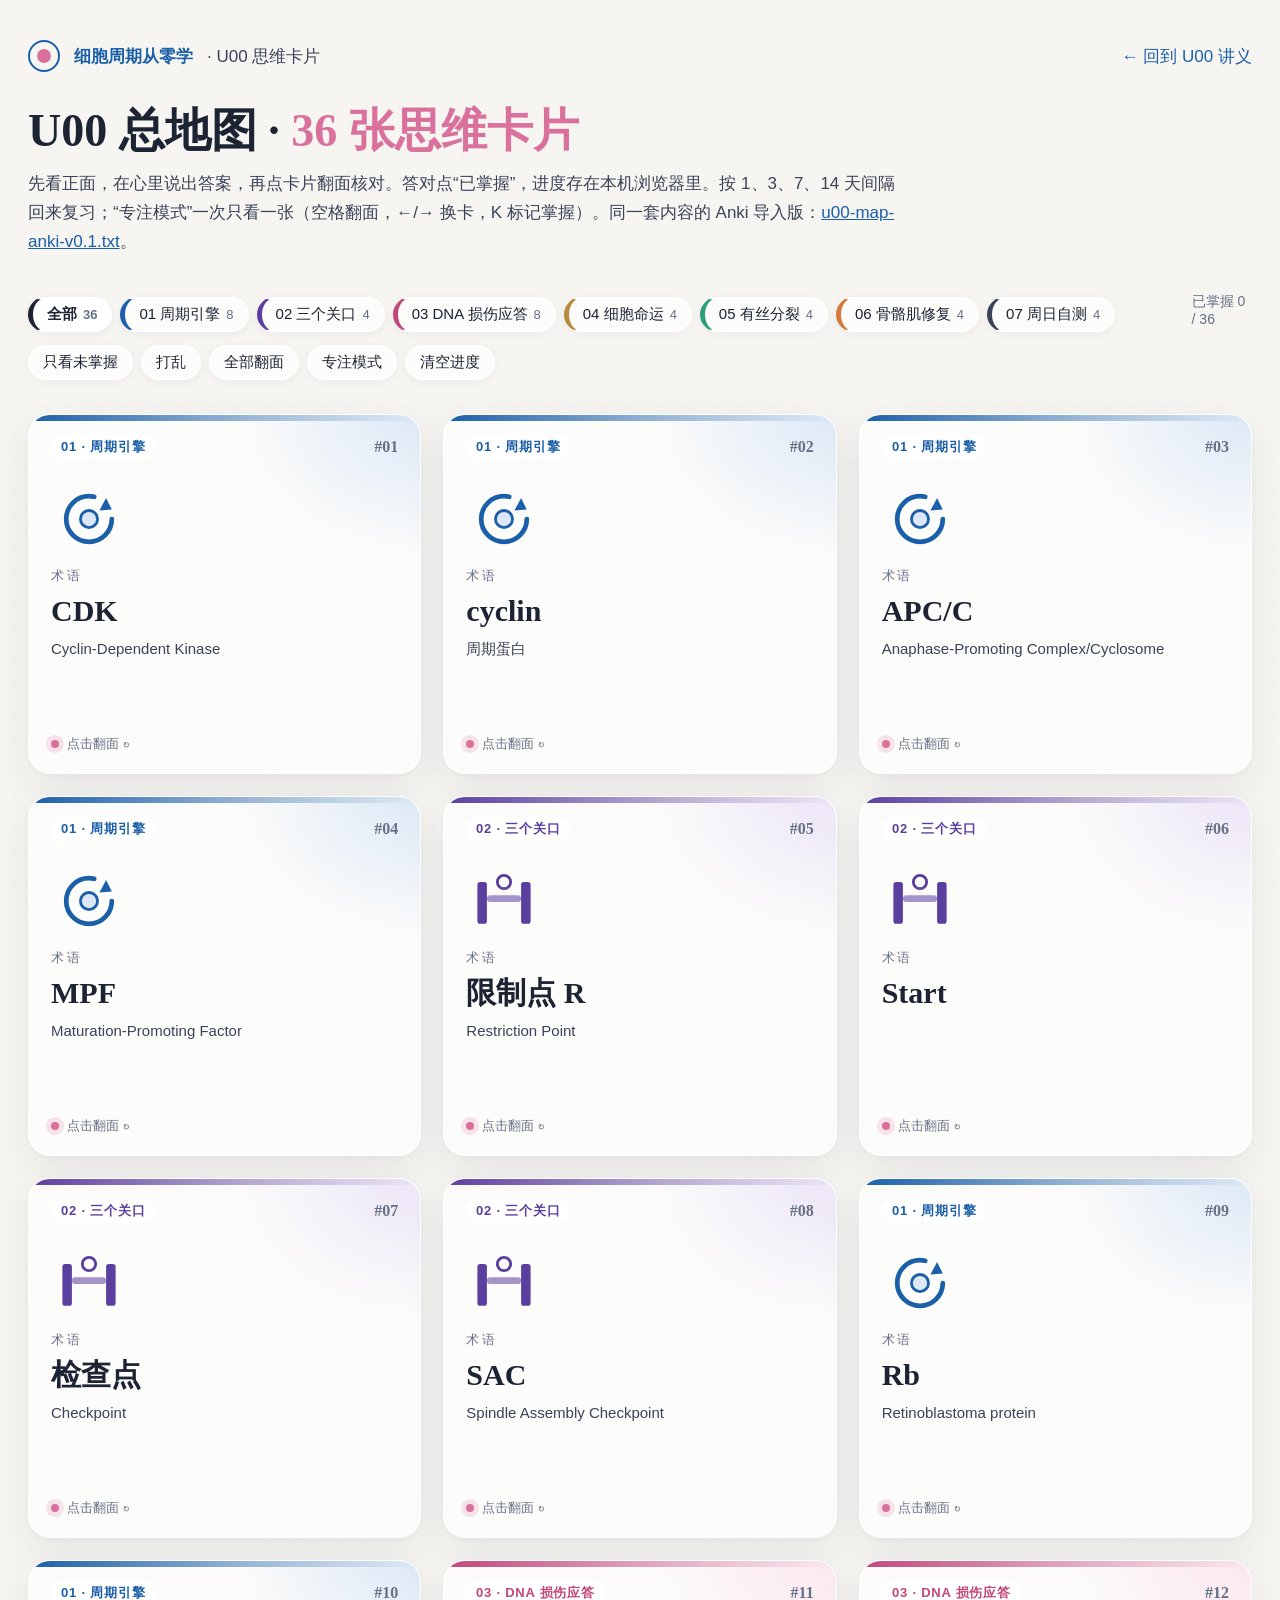
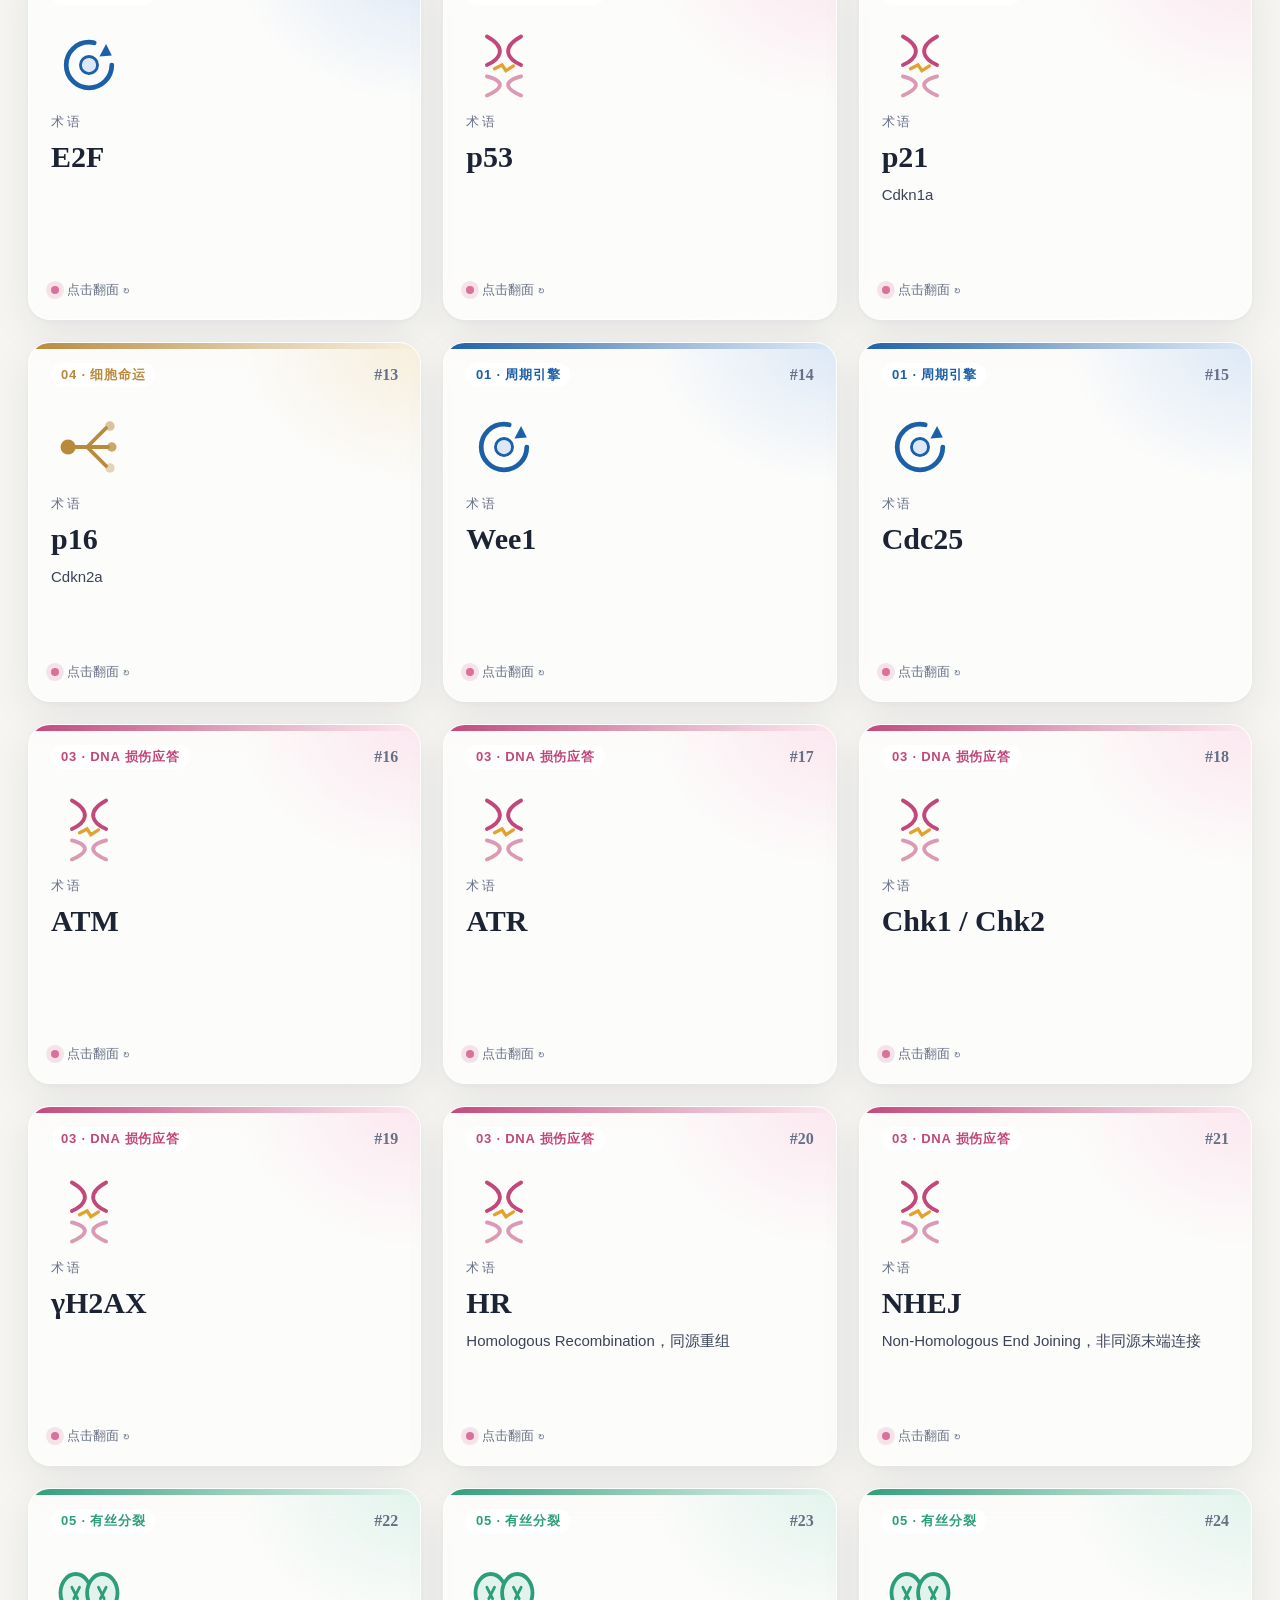
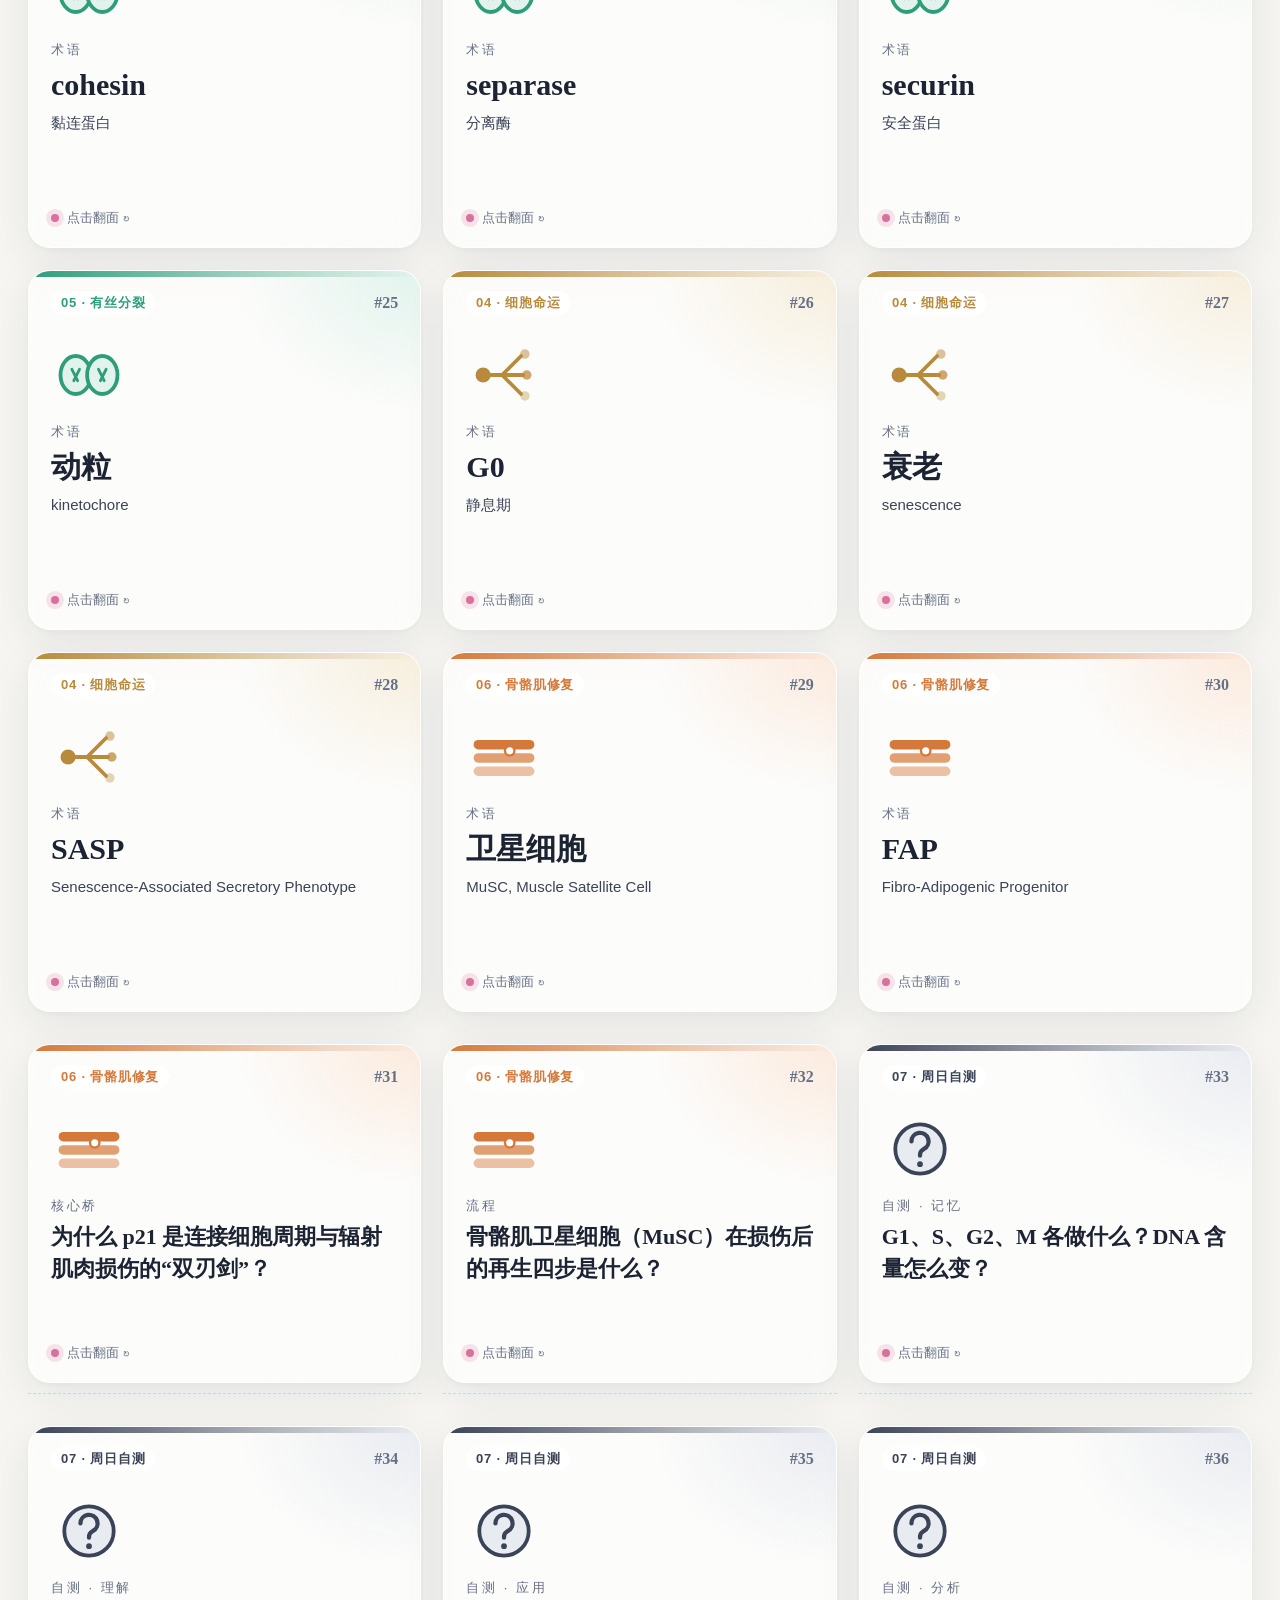
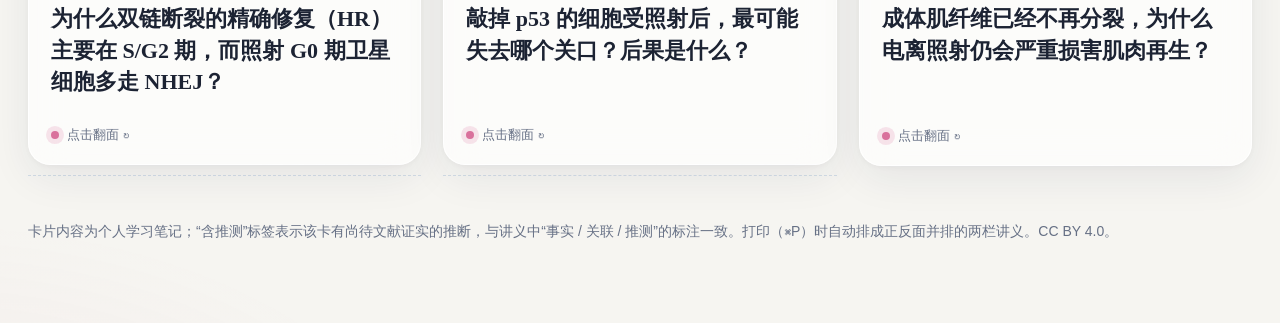
==== cards/u00-cards-v0.1.html @ 5652a0f9 "add U00 flip cards page" ====
<!DOCTYPE html>
<html lang="zh-CN"><head><meta charset="utf-8"><meta name="viewport" content="width=device-width,initial-scale=1">
<title>U00 思维卡片 · 细胞周期从零学</title>
<link rel="stylesheet" href="../assets/deck-v0.2.css">
<style>
html,body{overflow:auto;height:auto;background:radial-gradient(1200px 700px at 85% -10%,rgba(63,139,214,.10),transparent 60%),radial-gradient(900px 600px at -5% 105%,rgba(217,113,156,.09),transparent 60%),var(--bg)}
body::before{content:"";position:fixed;inset:0;pointer-events:none;opacity:.45;background-image:radial-gradient(rgba(27,95,168,.10) 1px,transparent 1.2px);background-size:28px 28px}
.wrap{position:relative;max-width:1320px;margin:0 auto;padding:40px 28px 80px}
.topbar{display:flex;align-items:center;gap:14px;color:var(--ink2);font-size:17px}
.topbar a{color:var(--blue);text-decoration:none}
.topbar .dot{width:32px;height:32px;border-radius:50%;border:2px solid var(--blue);position:relative}
.topbar .dot::after{content:"";position:absolute;inset:7px;border-radius:50%;background:var(--eo)}
h1{font-family:var(--serif);font-size:46px;margin:28px 0 8px}h1 em{font-style:normal;color:var(--eo)}
.intro{font-size:17px;line-height:1.7;color:var(--ink2);max-width:880px}
.bar{position:sticky;top:0;z-index:20;margin:24px -12px 22px;padding:12px;border-radius:18px;background:rgba(246,245,241,.86);backdrop-filter:blur(14px);display:flex;flex-wrap:wrap;gap:8px;align-items:center}
.bar button{padding:7px 14px;border-radius:30px;font-size:15px;background:var(--glass);border:1px solid var(--glassb);box-shadow:0 2px 8px rgba(28,40,80,.06)}
.bar .f{border-left:5px solid var(--c)}.bar .f i{font-style:normal;margin-left:6px;color:var(--mute);font-size:13px}
.bar .f.on{background:var(--l);color:var(--c);font-weight:700}
.bar .sp{flex:1}.bar .act.on{background:var(--ink);color:#fff}
#prog{font-size:14px;color:var(--mute);font-variant-numeric:tabular-nums}
.grid{display:grid;grid-template-columns:repeat(auto-fill,minmax(290px,1fr));gap:22px}
.fc{height:360px;perspective:1400px;cursor:pointer;outline:none}
.fc .in{position:relative;width:100%;height:100%;transition:transform .7s cubic-bezier(.2,.8,.2,1);transform-style:preserve-3d}
.fc.flip .in{transform:rotateY(180deg)}
.face{position:absolute;inset:0;border-radius:22px;padding:20px 22px;backface-visibility:hidden;-webkit-backface-visibility:hidden;display:flex;flex-direction:column;
background:var(--glass);backdrop-filter:blur(18px);border:1px solid var(--glassb);box-shadow:var(--sh);overflow:hidden}
.face::before{content:"";position:absolute;left:0;top:0;right:0;height:6px;background:linear-gradient(90deg,var(--c),transparent)}
.front{background:radial-gradient(260px 200px at 100% 0%,var(--l),transparent 70%),var(--glass)}
.back{transform:rotateY(180deg);background:linear-gradient(180deg,var(--l),rgba(255,255,255,.85) 38%)}
.top{display:flex;justify-content:space-between;align-items:center;gap:8px}
.chip{font-size:13px;font-weight:700;letter-spacing:.06em;color:var(--c);background:#fff;padding:3px 10px;border-radius:20px;white-space:nowrap;overflow:hidden;text-overflow:ellipsis}
.num{font-family:var(--serif);color:var(--mute);font-size:15px}
.ic{width:76px;height:76px;margin:22px 0 10px}.ic svg{width:100%;height:100%}
.kind{font-size:13px;letter-spacing:.2em;color:var(--mute)}
.main{font-family:var(--serif);font-size:30px;font-weight:600;line-height:1.3;margin-top:6px;color:var(--ink)}
.q .main{font-size:22px;line-height:1.45}
.sub{margin-top:8px;font-size:15px;line-height:1.5;color:var(--ink2)}
.hint{margin-top:auto;font-size:13px;color:var(--mute)}
.ans{margin-top:14px;font-size:16.5px;line-height:1.75;color:var(--ink);overflow:auto}
.ans b{color:var(--c)}.q .ans{font-size:15px;line-height:1.7}
.spec{font-size:12px;font-weight:700;color:#9A5B12;background:#FCEFD9;padding:2px 8px;border-radius:12px}
.bot{margin-top:auto;padding-top:10px;display:flex;justify-content:space-between;align-items:center}
.ok{font-size:14px;padding:5px 12px;border-radius:20px;background:#fff;border:1px solid var(--line)}
.fc.done .ok{background:var(--ok);color:#fff}
.fc.done .front::after{content:"✓ 已掌握";position:absolute;right:18px;bottom:16px;font-size:13px;font-weight:700;color:var(--ok)}
.hide{display:none}
/* 专注模式 */
#focus{position:fixed;inset:0;z-index:50;background:rgba(233,236,241,.94);backdrop-filter:blur(8px);display:none;align-items:center;justify-content:center;flex-direction:column;gap:18px}
#focus.on{display:flex}#focus .slot .fc{width:min(560px,90vw);height:min(640px,72vh)}
#focus .slot .main{font-size:42px}#focus .slot .q .main{font-size:30px}#focus .slot .ans{font-size:21px}#focus .slot .q .ans{font-size:19px}
#focus .slot .ic{width:110px;height:110px}
#focus .nav{display:flex;gap:12px;align-items:center;font-size:15px;color:var(--ink2)}
#focus .nav button{padding:8px 16px;border-radius:30px;background:#fff;border:1px solid var(--line)}
.foot{margin-top:44px;font-size:14px;color:var(--mute);line-height:1.7}
@media print{
 .bar,#focus,.topbar,.hint,.ok{display:none!important}html,body{background:#fff}body::before{display:none}
 .grid{grid-template-columns:1fr 1fr;gap:10px}.fc{height:auto;break-inside:avoid;perspective:none}
 .fc .in{transform:none!important;display:grid;grid-template-columns:1fr 1.5fr}
 .face{position:relative;transform:none;backface-visibility:visible;box-shadow:none;border:1px solid #ddd;backdrop-filter:none;min-height:200px}
 .ic{width:44px;height:44px;margin:10px 0 4px}.main{font-size:20px}.q .main{font-size:15px}.ans{font-size:12px;overflow:visible}
}
</style></head><body><div class="wrap">
<div class="topbar"><span class="dot"></span><a href="../index.html"><b style="font-family:var(--serif)">细胞周期从零学</b></a><span>· U00 思维卡片</span><span style="flex:1"></span><a href="../units/u00-map-v0.2.html">← 回到 U00 讲义</a></div>
<h1>U00 总地图 · <em>36 张思维卡片</em></h1>
<p class="intro">先看正面，在心里说出答案，再点卡片翻面核对。答对点“已掌握”，进度存在本机浏览器里。按 1、3、7、14 天间隔回来复习；“专注模式”一次只看一张（空格翻面，←/→ 换卡，K 标记掌握）。同一套内容的 Anki 导入版：<a href="u00-map-anki-v0.1.txt">u00-map-anki-v0.1.txt</a>。</p>
<div class="bar"><button class="f on" data-f="all" style="--c:var(--ink);--l:#fff">全部<i>36</i></button><button class="f" data-f="01" style="--c:#1B5FA8;--l:#DCE8F6">01 周期引擎<i>8</i></button><button class="f" data-f="02" style="--c:#5B3F9E;--l:#ECE5F7">02 三个关口<i>4</i></button><button class="f" data-f="03" style="--c:#C2477A;--l:#FBE7EF">03 DNA 损伤应答<i>8</i></button><button class="f" data-f="04" style="--c:#B88A3B;--l:#F6EEDC">04 细胞命运<i>4</i></button><button class="f" data-f="05" style="--c:#2E9E7A;--l:#E1F3EC">05 有丝分裂<i>4</i></button><button class="f" data-f="06" style="--c:#D4793A;--l:#FBEADD">06 骨骼肌修复<i>4</i></button><button class="f" data-f="07" style="--c:#3A4357;--l:#E8EBF0">07 周日自测<i>4</i></button>
<span class="sp"></span><span id="prog"></span>
<button class="act" id="bTodo">只看未掌握</button><button class="act" id="bShuf">打乱</button><button class="act" id="bFlip">全部翻面</button><button class="act" id="bFocus">专注模式</button><button class="act" id="bReset">清空进度</button></div>
<div class="grid" id="grid">
<div class="fc" data-t="01" data-i="1" style="--c:#1B5FA8;--l:#DCE8F6" tabindex="0">
<div class="in"><div class="face front">
<div class="top"><span class="chip">01 · 周期引擎</span><span class="num">#01</span></div>
<div class="ic"><svg viewBox="0 0 80 80" aria-hidden="true"><circle cx="40" cy="40" r="24" fill="none" stroke="#1B5FA8" stroke-width="5" stroke-dasharray="118 33" stroke-linecap="round"/><path d="M58 18l6 12-13 1z" fill="#1B5FA8"/><circle cx="40" cy="40" r="9" fill="#DCE8F6" stroke="#1B5FA8" stroke-width="3"/></svg></div>
<div class="kind">术语</div><div class="main">CDK</div><div class="sub">Cyclin-Dependent Kinase</div>
<div class="hint">点击翻面 ↻</div></div>
<div class="face back"><div class="top"><span class="chip">CDK</span></div>
<div class="ans"><b>周期发动机</b>，本身无活性，需结合对应的 cyclin 才能开动（不同时期配不同 cyclin）。</div>
<div class="bot"><button class="ok" data-act="ok">✓ 已掌握</button><span class="hint">再点翻回</span></div></div></div></div><div class="fc" data-t="01" data-i="2" style="--c:#1B5FA8;--l:#DCE8F6" tabindex="0">
<div class="in"><div class="face front">
<div class="top"><span class="chip">01 · 周期引擎</span><span class="num">#02</span></div>
<div class="ic"><svg viewBox="0 0 80 80" aria-hidden="true"><circle cx="40" cy="40" r="24" fill="none" stroke="#1B5FA8" stroke-width="5" stroke-dasharray="118 33" stroke-linecap="round"/><path d="M58 18l6 12-13 1z" fill="#1B5FA8"/><circle cx="40" cy="40" r="9" fill="#DCE8F6" stroke="#1B5FA8" stroke-width="3"/></svg></div>
<div class="kind">术语</div><div class="main">cyclin</div><div class="sub">周期蛋白</div>
<div class="hint">点击翻面 ↻</div></div>
<div class="face back"><div class="top"><span class="chip">cyclin</span></div>
<div class="ans"><b>周期性合成与降解的 CDK 搭档</b>，像不同阶段的钥匙，决定 CDK 在何时启动。</div>
<div class="bot"><button class="ok" data-act="ok">✓ 已掌握</button><span class="hint">再点翻回</span></div></div></div></div><div class="fc" data-t="01" data-i="3" style="--c:#1B5FA8;--l:#DCE8F6" tabindex="0">
<div class="in"><div class="face front">
<div class="top"><span class="chip">01 · 周期引擎</span><span class="num">#03</span></div>
<div class="ic"><svg viewBox="0 0 80 80" aria-hidden="true"><circle cx="40" cy="40" r="24" fill="none" stroke="#1B5FA8" stroke-width="5" stroke-dasharray="118 33" stroke-linecap="round"/><path d="M58 18l6 12-13 1z" fill="#1B5FA8"/><circle cx="40" cy="40" r="9" fill="#DCE8F6" stroke="#1B5FA8" stroke-width="3"/></svg></div>
<div class="kind">术语</div><div class="main">APC/C</div><div class="sub">Anaphase-Promoting Complex/Cyclosome</div>
<div class="hint">点击翻面 ↻</div></div>
<div class="face back"><div class="top"><span class="chip">APC/C</span></div>
<div class="ans"><b>熄火装置</b>：给 cyclin 和 securin 等贴上泛素降解标签，送去蛋白酶体拆解。</div>
<div class="bot"><button class="ok" data-act="ok">✓ 已掌握</button><span class="hint">再点翻回</span></div></div></div></div><div class="fc" data-t="01" data-i="4" style="--c:#1B5FA8;--l:#DCE8F6" tabindex="0">
<div class="in"><div class="face front">
<div class="top"><span class="chip">01 · 周期引擎</span><span class="num">#04</span></div>
<div class="ic"><svg viewBox="0 0 80 80" aria-hidden="true"><circle cx="40" cy="40" r="24" fill="none" stroke="#1B5FA8" stroke-width="5" stroke-dasharray="118 33" stroke-linecap="round"/><path d="M58 18l6 12-13 1z" fill="#1B5FA8"/><circle cx="40" cy="40" r="9" fill="#DCE8F6" stroke="#1B5FA8" stroke-width="3"/></svg></div>
<div class="kind">术语</div><div class="main">MPF</div><div class="sub">Maturation-Promoting Factor</div>
<div class="hint">点击翻面 ↻</div></div>
<div class="face back"><div class="top"><span class="chip">MPF</span></div>
<div class="ans"><b>促成熟因子</b>，即 <b>CDK1–cyclin B</b> 复合物，驱动细胞从 G2 期进入 M 期。</div>
<div class="bot"><button class="ok" data-act="ok">✓ 已掌握</button><span class="hint">再点翻回</span></div></div></div></div><div class="fc" data-t="02" data-i="5" style="--c:#5B3F9E;--l:#ECE5F7" tabindex="0">
<div class="in"><div class="face front">
<div class="top"><span class="chip">02 · 三个关口</span><span class="num">#05</span></div>
<div class="ic"><svg viewBox="0 0 80 80" aria-hidden="true"><rect x="12" y="20" width="10" height="44" rx="3" fill="#5B3F9E"/><rect x="58" y="20" width="10" height="44" rx="3" fill="#5B3F9E"/><rect x="22" y="34" width="36" height="7" rx="3.5" fill="#5B3F9E" opacity=".55"/><circle cx="40" cy="20" r="7" fill="none" stroke="#5B3F9E" stroke-width="3"/></svg></div>
<div class="kind">术语</div><div class="main">限制点 R</div><div class="sub">Restriction Point</div>
<div class="hint">点击翻面 ↻</div></div>
<div class="face back"><div class="top"><span class="chip">限制点 R</span></div>
<div class="ans"><b>哺乳动物 G1 期的“不回头点”</b>（关口 1）：跨过之后不再依赖外界生长因子即可走完周期。</div>
<div class="bot"><button class="ok" data-act="ok">✓ 已掌握</button><span class="hint">再点翻回</span></div></div></div></div><div class="fc" data-t="02" data-i="6" style="--c:#5B3F9E;--l:#ECE5F7" tabindex="0">
<div class="in"><div class="face front">
<div class="top"><span class="chip">02 · 三个关口</span><span class="num">#06</span></div>
<div class="ic"><svg viewBox="0 0 80 80" aria-hidden="true"><rect x="12" y="20" width="10" height="44" rx="3" fill="#5B3F9E"/><rect x="58" y="20" width="10" height="44" rx="3" fill="#5B3F9E"/><rect x="22" y="34" width="36" height="7" rx="3.5" fill="#5B3F9E" opacity=".55"/><circle cx="40" cy="20" r="7" fill="none" stroke="#5B3F9E" stroke-width="3"/></svg></div>
<div class="kind">术语</div><div class="main">Start</div>
<div class="hint">点击翻面 ↻</div></div>
<div class="face back"><div class="top"><span class="chip">Start</span></div>
<div class="ans"><b>酵母细胞周期的 G1 承诺点</b>（相当于哺乳动物的限制点 R）。</div>
<div class="bot"><button class="ok" data-act="ok">✓ 已掌握</button><span class="hint">再点翻回</span></div></div></div></div><div class="fc" data-t="02" data-i="7" style="--c:#5B3F9E;--l:#ECE5F7" tabindex="0">
<div class="in"><div class="face front">
<div class="top"><span class="chip">02 · 三个关口</span><span class="num">#07</span></div>
<div class="ic"><svg viewBox="0 0 80 80" aria-hidden="true"><rect x="12" y="20" width="10" height="44" rx="3" fill="#5B3F9E"/><rect x="58" y="20" width="10" height="44" rx="3" fill="#5B3F9E"/><rect x="22" y="34" width="36" height="7" rx="3.5" fill="#5B3F9E" opacity=".55"/><circle cx="40" cy="20" r="7" fill="none" stroke="#5B3F9E" stroke-width="3"/></svg></div>
<div class="kind">术语</div><div class="main">检查点</div><div class="sub">Checkpoint</div>
<div class="hint">点击翻面 ↻</div></div>
<div class="face back"><div class="top"><span class="chip">检查点</span></div>
<div class="ans"><b>细胞周期的安检站</b>：前一步没完成或 DNA 有损伤，就不放行进入下一步（含 G1/S、G2/M、SAC）。</div>
<div class="bot"><button class="ok" data-act="ok">✓ 已掌握</button><span class="hint">再点翻回</span></div></div></div></div><div class="fc" data-t="02" data-i="8" style="--c:#5B3F9E;--l:#ECE5F7" tabindex="0">
<div class="in"><div class="face front">
<div class="top"><span class="chip">02 · 三个关口</span><span class="num">#08</span></div>
<div class="ic"><svg viewBox="0 0 80 80" aria-hidden="true"><rect x="12" y="20" width="10" height="44" rx="3" fill="#5B3F9E"/><rect x="58" y="20" width="10" height="44" rx="3" fill="#5B3F9E"/><rect x="22" y="34" width="36" height="7" rx="3.5" fill="#5B3F9E" opacity=".55"/><circle cx="40" cy="20" r="7" fill="none" stroke="#5B3F9E" stroke-width="3"/></svg></div>
<div class="kind">术语</div><div class="main">SAC</div><div class="sub">Spindle Assembly Checkpoint</div>
<div class="hint">点击翻面 ↻</div></div>
<div class="face back"><div class="top"><span class="chip">SAC</span></div>
<div class="ans"><b>纺锤体组装检查点</b>（关口 3）：确认每条染色体的动粒都挂好纺锤丝后，才放行进入后期分开姐妹染色单体。</div>
<div class="bot"><button class="ok" data-act="ok">✓ 已掌握</button><span class="hint">再点翻回</span></div></div></div></div><div class="fc" data-t="01" data-i="9" style="--c:#1B5FA8;--l:#DCE8F6" tabindex="0">
<div class="in"><div class="face front">
<div class="top"><span class="chip">01 · 周期引擎</span><span class="num">#09</span></div>
<div class="ic"><svg viewBox="0 0 80 80" aria-hidden="true"><circle cx="40" cy="40" r="24" fill="none" stroke="#1B5FA8" stroke-width="5" stroke-dasharray="118 33" stroke-linecap="round"/><path d="M58 18l6 12-13 1z" fill="#1B5FA8"/><circle cx="40" cy="40" r="9" fill="#DCE8F6" stroke="#1B5FA8" stroke-width="3"/></svg></div>
<div class="kind">术语</div><div class="main">Rb</div><div class="sub">Retinoblastoma protein</div>
<div class="hint">点击翻面 ↻</div></div>
<div class="face back"><div class="top"><span class="chip">Rb</span></div>
<div class="ans"><b>扣住 E2F 的刹车蛋白</b>；被 G1 期 CDK 磷酸化后松开 E2F，放行细胞跨过限制点 R。</div>
<div class="bot"><button class="ok" data-act="ok">✓ 已掌握</button><span class="hint">再点翻回</span></div></div></div></div><div class="fc" data-t="01" data-i="10" style="--c:#1B5FA8;--l:#DCE8F6" tabindex="0">
<div class="in"><div class="face front">
<div class="top"><span class="chip">01 · 周期引擎</span><span class="num">#10</span></div>
<div class="ic"><svg viewBox="0 0 80 80" aria-hidden="true"><circle cx="40" cy="40" r="24" fill="none" stroke="#1B5FA8" stroke-width="5" stroke-dasharray="118 33" stroke-linecap="round"/><path d="M58 18l6 12-13 1z" fill="#1B5FA8"/><circle cx="40" cy="40" r="9" fill="#DCE8F6" stroke="#1B5FA8" stroke-width="3"/></svg></div>
<div class="kind">术语</div><div class="main">E2F</div>
<div class="hint">点击翻面 ↻</div></div>
<div class="face back"><div class="top"><span class="chip">E2F</span></div>
<div class="ans"><b>启动 S 期基因转录的转录因子</b>；平时被 Rb 扣住，释放后驱动 DNA 复制相关基因表达。</div>
<div class="bot"><button class="ok" data-act="ok">✓ 已掌握</button><span class="hint">再点翻回</span></div></div></div></div><div class="fc" data-t="03" data-i="11" style="--c:#C2477A;--l:#FBE7EF" tabindex="0">
<div class="in"><div class="face front">
<div class="top"><span class="chip">03 · DNA 损伤应答</span><span class="num">#11</span></div>
<div class="ic"><svg viewBox="0 0 80 80" aria-hidden="true"><path d="M22 10c22 12 14 24 0 30M58 10c-22 12-14 24 0 30" fill="none" stroke="#C2477A" stroke-width="4" stroke-linecap="round"/><path d="M22 52c22 6 14 14 0 20M58 52c-22 6-14 14 0 20" fill="none" stroke="#C2477A" stroke-width="4" stroke-linecap="round" opacity=".55"/><path d="M30 44l8-4 4 6 8-5" fill="none" stroke="#E0A32E" stroke-width="3.5" stroke-linecap="round"/></svg></div>
<div class="kind">术语</div><div class="main">p53</div>
<div class="hint">点击翻面 ↻</div></div>
<div class="face back"><div class="top"><span class="chip">p53</span></div>
<div class="ans"><b>DNA 损伤后的“总安全官”</b>：被 ATM/Chk2 等稳定后，一方面激活 p21 暂停周期，修不好则触发凋亡或衰老。</div>
<div class="bot"><button class="ok" data-act="ok">✓ 已掌握</button><span class="hint">再点翻回</span></div></div></div></div><div class="fc" data-t="03" data-i="12" style="--c:#C2477A;--l:#FBE7EF" tabindex="0">
<div class="in"><div class="face front">
<div class="top"><span class="chip">03 · DNA 损伤应答</span><span class="num">#12</span></div>
<div class="ic"><svg viewBox="0 0 80 80" aria-hidden="true"><path d="M22 10c22 12 14 24 0 30M58 10c-22 12-14 24 0 30" fill="none" stroke="#C2477A" stroke-width="4" stroke-linecap="round"/><path d="M22 52c22 6 14 14 0 20M58 52c-22 6-14 14 0 20" fill="none" stroke="#C2477A" stroke-width="4" stroke-linecap="round" opacity=".55"/><path d="M30 44l8-4 4 6 8-5" fill="none" stroke="#E0A32E" stroke-width="3.5" stroke-linecap="round"/></svg></div>
<div class="kind">术语</div><div class="main">p21</div><div class="sub">Cdkn1a</div>
<div class="hint">点击翻面 ↻</div></div>
<div class="face back"><div class="top"><span class="chip">p21</span></div>
<div class="ans"><b>p53 下游的 CDK 抑制蛋白（刹车）</b>：一头连着 G1 检查点（暂停周期），一头连着细胞衰老（永久停滞）。</div>
<div class="bot"><button class="ok" data-act="ok">✓ 已掌握</button><span class="hint">再点翻回</span></div></div></div></div><div class="fc" data-t="04" data-i="13" style="--c:#B88A3B;--l:#F6EEDC" tabindex="0">
<div class="in"><div class="face front">
<div class="top"><span class="chip">04 · 细胞命运</span><span class="num">#13</span></div>
<div class="ic"><svg viewBox="0 0 80 80" aria-hidden="true"><circle cx="18" cy="40" r="8" fill="#B88A3B"/><path d="M26 40h12M38 40l20-20M38 40h22M38 40l20 20" stroke="#B88A3B" stroke-width="4" stroke-linecap="round" fill="none"/><circle cx="62" cy="18" r="5" fill="#B88A3B" opacity=".5"/><circle cx="64" cy="40" r="5" fill="#B88A3B" opacity=".75"/><circle cx="62" cy="62" r="5" fill="#B88A3B" opacity=".35"/></svg></div>
<div class="kind">术语</div><div class="main">p16</div><div class="sub">Cdkn2a</div>
<div class="hint">点击翻面 ↻</div></div>
<div class="face back"><div class="top"><span class="chip">p16</span></div>
<div class="ans"><b>抑制 CDK4/6 的刹车蛋白</b>，常在永久停止分裂的衰老（senescence）细胞中持续升高。</div>
<div class="bot"><button class="ok" data-act="ok">✓ 已掌握</button><span class="hint">再点翻回</span></div></div></div></div><div class="fc" data-t="01" data-i="14" style="--c:#1B5FA8;--l:#DCE8F6" tabindex="0">
<div class="in"><div class="face front">
<div class="top"><span class="chip">01 · 周期引擎</span><span class="num">#14</span></div>
<div class="ic"><svg viewBox="0 0 80 80" aria-hidden="true"><circle cx="40" cy="40" r="24" fill="none" stroke="#1B5FA8" stroke-width="5" stroke-dasharray="118 33" stroke-linecap="round"/><path d="M58 18l6 12-13 1z" fill="#1B5FA8"/><circle cx="40" cy="40" r="9" fill="#DCE8F6" stroke="#1B5FA8" stroke-width="3"/></svg></div>
<div class="kind">术语</div><div class="main">Wee1</div>
<div class="hint">点击翻面 ↻</div></div>
<div class="face back"><div class="top"><span class="chip">Wee1</span></div>
<div class="ans"><b>给 CDK1 加上抑制性磷酸化的激酶</b>，在 G2/M 关口前按住 MPF 不让细胞过早分裂。</div>
<div class="bot"><button class="ok" data-act="ok">✓ 已掌握</button><span class="hint">再点翻回</span></div></div></div></div><div class="fc" data-t="01" data-i="15" style="--c:#1B5FA8;--l:#DCE8F6" tabindex="0">
<div class="in"><div class="face front">
<div class="top"><span class="chip">01 · 周期引擎</span><span class="num">#15</span></div>
<div class="ic"><svg viewBox="0 0 80 80" aria-hidden="true"><circle cx="40" cy="40" r="24" fill="none" stroke="#1B5FA8" stroke-width="5" stroke-dasharray="118 33" stroke-linecap="round"/><path d="M58 18l6 12-13 1z" fill="#1B5FA8"/><circle cx="40" cy="40" r="9" fill="#DCE8F6" stroke="#1B5FA8" stroke-width="3"/></svg></div>
<div class="kind">术语</div><div class="main">Cdc25</div>
<div class="hint">点击翻面 ↻</div></div>
<div class="face back"><div class="top"><span class="chip">Cdc25</span></div>
<div class="ans"><b>去掉 CDK1 抑制性磷酸化、启动 CDK1 的磷酸酶</b>；DNA 受损时 Cdc25 失活，细胞停在 G2 期。</div>
<div class="bot"><button class="ok" data-act="ok">✓ 已掌握</button><span class="hint">再点翻回</span></div></div></div></div><div class="fc" data-t="03" data-i="16" style="--c:#C2477A;--l:#FBE7EF" tabindex="0">
<div class="in"><div class="face front">
<div class="top"><span class="chip">03 · DNA 损伤应答</span><span class="num">#16</span></div>
<div class="ic"><svg viewBox="0 0 80 80" aria-hidden="true"><path d="M22 10c22 12 14 24 0 30M58 10c-22 12-14 24 0 30" fill="none" stroke="#C2477A" stroke-width="4" stroke-linecap="round"/><path d="M22 52c22 6 14 14 0 20M58 52c-22 6-14 14 0 20" fill="none" stroke="#C2477A" stroke-width="4" stroke-linecap="round" opacity=".55"/><path d="M30 44l8-4 4 6 8-5" fill="none" stroke="#E0A32E" stroke-width="3.5" stroke-linecap="round"/></svg></div>
<div class="kind">术语</div><div class="main">ATM</div>
<div class="hint">点击翻面 ↻</div></div>
<div class="face back"><div class="top"><span class="chip">ATM</span></div>
<div class="ans"><b>DNA 双链断裂（DSB）的主警报激酶</b>，由 MRN 复合物招募激活，下游主要传给 Chk2 与 p53。</div>
<div class="bot"><button class="ok" data-act="ok">✓ 已掌握</button><span class="hint">再点翻回</span></div></div></div></div><div class="fc" data-t="03" data-i="17" style="--c:#C2477A;--l:#FBE7EF" tabindex="0">
<div class="in"><div class="face front">
<div class="top"><span class="chip">03 · DNA 损伤应答</span><span class="num">#17</span></div>
<div class="ic"><svg viewBox="0 0 80 80" aria-hidden="true"><path d="M22 10c22 12 14 24 0 30M58 10c-22 12-14 24 0 30" fill="none" stroke="#C2477A" stroke-width="4" stroke-linecap="round"/><path d="M22 52c22 6 14 14 0 20M58 52c-22 6-14 14 0 20" fill="none" stroke="#C2477A" stroke-width="4" stroke-linecap="round" opacity=".55"/><path d="M30 44l8-4 4 6 8-5" fill="none" stroke="#E0A32E" stroke-width="3.5" stroke-linecap="round"/></svg></div>
<div class="kind">术语</div><div class="main">ATR</div>
<div class="hint">点击翻面 ↻</div></div>
<div class="face back"><div class="top"><span class="chip">ATR</span></div>
<div class="ans"><b>单链 DNA / 复制压力的主警报激酶</b>，感应 RPA 包裹的单链 DNA，下游主要传给 Chk1。</div>
<div class="bot"><button class="ok" data-act="ok">✓ 已掌握</button><span class="hint">再点翻回</span></div></div></div></div><div class="fc" data-t="03" data-i="18" style="--c:#C2477A;--l:#FBE7EF" tabindex="0">
<div class="in"><div class="face front">
<div class="top"><span class="chip">03 · DNA 损伤应答</span><span class="num">#18</span></div>
<div class="ic"><svg viewBox="0 0 80 80" aria-hidden="true"><path d="M22 10c22 12 14 24 0 30M58 10c-22 12-14 24 0 30" fill="none" stroke="#C2477A" stroke-width="4" stroke-linecap="round"/><path d="M22 52c22 6 14 14 0 20M58 52c-22 6-14 14 0 20" fill="none" stroke="#C2477A" stroke-width="4" stroke-linecap="round" opacity=".55"/><path d="M30 44l8-4 4 6 8-5" fill="none" stroke="#E0A32E" stroke-width="3.5" stroke-linecap="round"/></svg></div>
<div class="kind">术语</div><div class="main">Chk1 / Chk2</div>
<div class="hint">点击翻面 ↻</div></div>
<div class="face back"><div class="top"><span class="chip">Chk1 / Chk2</span></div>
<div class="ans"><b>把损伤警报传给执行者的转导激酶</b>（ATM→Chk2，ATR→Chk1），下游使 p53 稳定或使 Cdc25 失活。</div>
<div class="bot"><button class="ok" data-act="ok">✓ 已掌握</button><span class="hint">再点翻回</span></div></div></div></div><div class="fc" data-t="03" data-i="19" style="--c:#C2477A;--l:#FBE7EF" tabindex="0">
<div class="in"><div class="face front">
<div class="top"><span class="chip">03 · DNA 损伤应答</span><span class="num">#19</span></div>
<div class="ic"><svg viewBox="0 0 80 80" aria-hidden="true"><path d="M22 10c22 12 14 24 0 30M58 10c-22 12-14 24 0 30" fill="none" stroke="#C2477A" stroke-width="4" stroke-linecap="round"/><path d="M22 52c22 6 14 14 0 20M58 52c-22 6-14 14 0 20" fill="none" stroke="#C2477A" stroke-width="4" stroke-linecap="round" opacity=".55"/><path d="M30 44l8-4 4 6 8-5" fill="none" stroke="#E0A32E" stroke-width="3.5" stroke-linecap="round"/></svg></div>
<div class="kind">术语</div><div class="main">γH2AX</div>
<div class="hint">点击翻面 ↻</div></div>
<div class="face back"><div class="top"><span class="chip">γH2AX</span></div>
<div class="ans"><b>DNA 双链断裂处的磷酸化组蛋白标记</b>，是实验中定量检测双链断裂（DSB）最常用的分子路标。</div>
<div class="bot"><button class="ok" data-act="ok">✓ 已掌握</button><span class="hint">再点翻回</span></div></div></div></div><div class="fc" data-t="03" data-i="20" style="--c:#C2477A;--l:#FBE7EF" tabindex="0">
<div class="in"><div class="face front">
<div class="top"><span class="chip">03 · DNA 损伤应答</span><span class="num">#20</span></div>
<div class="ic"><svg viewBox="0 0 80 80" aria-hidden="true"><path d="M22 10c22 12 14 24 0 30M58 10c-22 12-14 24 0 30" fill="none" stroke="#C2477A" stroke-width="4" stroke-linecap="round"/><path d="M22 52c22 6 14 14 0 20M58 52c-22 6-14 14 0 20" fill="none" stroke="#C2477A" stroke-width="4" stroke-linecap="round" opacity=".55"/><path d="M30 44l8-4 4 6 8-5" fill="none" stroke="#E0A32E" stroke-width="3.5" stroke-linecap="round"/></svg></div>
<div class="kind">术语</div><div class="main">HR</div><div class="sub">Homologous Recombination，同源重组</div>
<div class="hint">点击翻面 ↻</div></div>
<div class="face back"><div class="top"><span class="chip">HR</span></div>
<div class="ans"><b>双链断裂的精确修复通路</b>：照着姐妹染色单体模板无差错修补，因此<b>仅限 S/G2 期</b>可用。</div>
<div class="bot"><button class="ok" data-act="ok">✓ 已掌握</button><span class="hint">再点翻回</span></div></div></div></div><div class="fc" data-t="03" data-i="21" style="--c:#C2477A;--l:#FBE7EF" tabindex="0">
<div class="in"><div class="face front">
<div class="top"><span class="chip">03 · DNA 损伤应答</span><span class="num">#21</span></div>
<div class="ic"><svg viewBox="0 0 80 80" aria-hidden="true"><path d="M22 10c22 12 14 24 0 30M58 10c-22 12-14 24 0 30" fill="none" stroke="#C2477A" stroke-width="4" stroke-linecap="round"/><path d="M22 52c22 6 14 14 0 20M58 52c-22 6-14 14 0 20" fill="none" stroke="#C2477A" stroke-width="4" stroke-linecap="round" opacity=".55"/><path d="M30 44l8-4 4 6 8-5" fill="none" stroke="#E0A32E" stroke-width="3.5" stroke-linecap="round"/></svg></div>
<div class="kind">术语</div><div class="main">NHEJ</div><div class="sub">Non-Homologous End Joining，非同源末端连接</div>
<div class="hint">点击翻面 ↻</div></div>
<div class="face back"><div class="top"><span class="chip">NHEJ</span></div>
<div class="ans"><b>双链断裂的直接连接修复通路</b>：不需模板直接拼接，可能出错；全周期可用，是 <b>G0/G1 期的主力</b>。</div>
<div class="bot"><button class="ok" data-act="ok">✓ 已掌握</button><span class="hint">再点翻回</span></div></div></div></div><div class="fc" data-t="05" data-i="22" style="--c:#2E9E7A;--l:#E1F3EC" tabindex="0">
<div class="in"><div class="face front">
<div class="top"><span class="chip">05 · 有丝分裂</span><span class="num">#22</span></div>
<div class="ic"><svg viewBox="0 0 80 80" aria-hidden="true"><ellipse cx="26" cy="40" rx="16" ry="20" fill="#E1F3EC" stroke="#2E9E7A" stroke-width="4"/><ellipse cx="54" cy="40" rx="16" ry="20" fill="#E1F3EC" stroke="#2E9E7A" stroke-width="4"/><path d="M22 34l6 12M30 34l-6 12M50 34l6 12M58 34l-6 12" stroke="#2E9E7A" stroke-width="3" stroke-linecap="round"/></svg></div>
<div class="kind">术语</div><div class="main">cohesin</div><div class="sub">黏连蛋白</div>
<div class="hint">点击翻面 ↻</div></div>
<div class="face back"><div class="top"><span class="chip">cohesin</span></div>
<div class="ans"><b>把复制后的姐妹染色单体绑在一起的环形蛋白复合物</b>，直到后期才被剪开。</div>
<div class="bot"><button class="ok" data-act="ok">✓ 已掌握</button><span class="hint">再点翻回</span></div></div></div></div><div class="fc" data-t="05" data-i="23" style="--c:#2E9E7A;--l:#E1F3EC" tabindex="0">
<div class="in"><div class="face front">
<div class="top"><span class="chip">05 · 有丝分裂</span><span class="num">#23</span></div>
<div class="ic"><svg viewBox="0 0 80 80" aria-hidden="true"><ellipse cx="26" cy="40" rx="16" ry="20" fill="#E1F3EC" stroke="#2E9E7A" stroke-width="4"/><ellipse cx="54" cy="40" rx="16" ry="20" fill="#E1F3EC" stroke="#2E9E7A" stroke-width="4"/><path d="M22 34l6 12M30 34l-6 12M50 34l6 12M58 34l-6 12" stroke="#2E9E7A" stroke-width="3" stroke-linecap="round"/></svg></div>
<div class="kind">术语</div><div class="main">separase</div><div class="sub">分离酶</div>
<div class="hint">点击翻面 ↻</div></div>
<div class="face back"><div class="top"><span class="chip">separase</span></div>
<div class="ans"><b>在有丝分裂后期剪开 cohesin 的蛋白酶</b>，让姐妹染色单体得以平分到两极。</div>
<div class="bot"><button class="ok" data-act="ok">✓ 已掌握</button><span class="hint">再点翻回</span></div></div></div></div><div class="fc" data-t="05" data-i="24" style="--c:#2E9E7A;--l:#E1F3EC" tabindex="0">
<div class="in"><div class="face front">
<div class="top"><span class="chip">05 · 有丝分裂</span><span class="num">#24</span></div>
<div class="ic"><svg viewBox="0 0 80 80" aria-hidden="true"><ellipse cx="26" cy="40" rx="16" ry="20" fill="#E1F3EC" stroke="#2E9E7A" stroke-width="4"/><ellipse cx="54" cy="40" rx="16" ry="20" fill="#E1F3EC" stroke="#2E9E7A" stroke-width="4"/><path d="M22 34l6 12M30 34l-6 12M50 34l6 12M58 34l-6 12" stroke="#2E9E7A" stroke-width="3" stroke-linecap="round"/></svg></div>
<div class="kind">术语</div><div class="main">securin</div><div class="sub">安全蛋白</div>
<div class="hint">点击翻面 ↻</div></div>
<div class="face back"><div class="top"><span class="chip">securin</span></div>
<div class="ans"><b>separase 的抑制蛋白</b>：平时看住 separase，待 SAC 放行后被 APC/C 降解，释放 separase。</div>
<div class="bot"><button class="ok" data-act="ok">✓ 已掌握</button><span class="hint">再点翻回</span></div></div></div></div><div class="fc" data-t="05" data-i="25" style="--c:#2E9E7A;--l:#E1F3EC" tabindex="0">
<div class="in"><div class="face front">
<div class="top"><span class="chip">05 · 有丝分裂</span><span class="num">#25</span></div>
<div class="ic"><svg viewBox="0 0 80 80" aria-hidden="true"><ellipse cx="26" cy="40" rx="16" ry="20" fill="#E1F3EC" stroke="#2E9E7A" stroke-width="4"/><ellipse cx="54" cy="40" rx="16" ry="20" fill="#E1F3EC" stroke="#2E9E7A" stroke-width="4"/><path d="M22 34l6 12M30 34l-6 12M50 34l6 12M58 34l-6 12" stroke="#2E9E7A" stroke-width="3" stroke-linecap="round"/></svg></div>
<div class="kind">术语</div><div class="main">动粒</div><div class="sub">kinetochore</div>
<div class="hint">点击翻面 ↻</div></div>
<div class="face back"><div class="top"><span class="chip">动粒</span></div>
<div class="ans"><b>染色体着丝粒上挂接纺锤丝的蛋白复合体位置</b>，也是 SAC 监控是否挂好的传感位点。</div>
<div class="bot"><button class="ok" data-act="ok">✓ 已掌握</button><span class="hint">再点翻回</span></div></div></div></div><div class="fc" data-t="04" data-i="26" style="--c:#B88A3B;--l:#F6EEDC" tabindex="0">
<div class="in"><div class="face front">
<div class="top"><span class="chip">04 · 细胞命运</span><span class="num">#26</span></div>
<div class="ic"><svg viewBox="0 0 80 80" aria-hidden="true"><circle cx="18" cy="40" r="8" fill="#B88A3B"/><path d="M26 40h12M38 40l20-20M38 40h22M38 40l20 20" stroke="#B88A3B" stroke-width="4" stroke-linecap="round" fill="none"/><circle cx="62" cy="18" r="5" fill="#B88A3B" opacity=".5"/><circle cx="64" cy="40" r="5" fill="#B88A3B" opacity=".75"/><circle cx="62" cy="62" r="5" fill="#B88A3B" opacity=".35"/></svg></div>
<div class="kind">术语</div><div class="main">G0</div><div class="sub">静息期</div>
<div class="hint">点击翻面 ↻</div></div>
<div class="face back"><div class="top"><span class="chip">G0</span></div>
<div class="ans"><b>可逆退出细胞周期的状态</b>（2C）；骨骼肌卫星细胞平时默认驻留在 G0，受损后可再被唤醒入周期。</div>
<div class="bot"><button class="ok" data-act="ok">✓ 已掌握</button><span class="hint">再点翻回</span></div></div></div></div><div class="fc" data-t="04" data-i="27" style="--c:#B88A3B;--l:#F6EEDC" tabindex="0">
<div class="in"><div class="face front">
<div class="top"><span class="chip">04 · 细胞命运</span><span class="num">#27</span></div>
<div class="ic"><svg viewBox="0 0 80 80" aria-hidden="true"><circle cx="18" cy="40" r="8" fill="#B88A3B"/><path d="M26 40h12M38 40l20-20M38 40h22M38 40l20 20" stroke="#B88A3B" stroke-width="4" stroke-linecap="round" fill="none"/><circle cx="62" cy="18" r="5" fill="#B88A3B" opacity=".5"/><circle cx="64" cy="40" r="5" fill="#B88A3B" opacity=".75"/><circle cx="62" cy="62" r="5" fill="#B88A3B" opacity=".35"/></svg></div>
<div class="kind">术语</div><div class="main">衰老</div><div class="sub">senescence</div>
<div class="hint">点击翻面 ↻</div></div>
<div class="face back"><div class="top"><span class="chip">衰老</span></div>
<div class="ans"><b>永久停止分裂的状态</b>：常伴 p21/p16 升高，并通过 SASP 分泌炎症和促纤维化因子改变周围微环境。</div>
<div class="bot"><button class="ok" data-act="ok">✓ 已掌握</button><span class="hint">再点翻回</span></div></div></div></div><div class="fc" data-t="04" data-i="28" style="--c:#B88A3B;--l:#F6EEDC" tabindex="0">
<div class="in"><div class="face front">
<div class="top"><span class="chip">04 · 细胞命运</span><span class="num">#28</span></div>
<div class="ic"><svg viewBox="0 0 80 80" aria-hidden="true"><circle cx="18" cy="40" r="8" fill="#B88A3B"/><path d="M26 40h12M38 40l20-20M38 40h22M38 40l20 20" stroke="#B88A3B" stroke-width="4" stroke-linecap="round" fill="none"/><circle cx="62" cy="18" r="5" fill="#B88A3B" opacity=".5"/><circle cx="64" cy="40" r="5" fill="#B88A3B" opacity=".75"/><circle cx="62" cy="62" r="5" fill="#B88A3B" opacity=".35"/></svg></div>
<div class="kind">术语</div><div class="main">SASP</div><div class="sub">Senescence-Associated Secretory Phenotype</div>
<div class="hint">点击翻面 ↻</div></div>
<div class="face back"><div class="top"><span class="chip">SASP</span></div>
<div class="ans"><b>衰老细胞的分泌表型</b>：向外分泌炎症和促纤维化因子，干扰干细胞并刺激 FAP 导致纤维化。</div>
<div class="bot"><button class="ok" data-act="ok">✓ 已掌握</button><span class="hint">再点翻回</span></div></div></div></div><div class="fc" data-t="06" data-i="29" style="--c:#D4793A;--l:#FBEADD" tabindex="0">
<div class="in"><div class="face front">
<div class="top"><span class="chip">06 · 骨骼肌修复</span><span class="num">#29</span></div>
<div class="ic"><svg viewBox="0 0 80 80" aria-hidden="true"><rect x="8" y="22" width="64" height="10" rx="5" fill="#D4793A"/><rect x="8" y="36" width="64" height="10" rx="5" fill="#D4793A" opacity=".7"/><rect x="8" y="50" width="64" height="10" rx="5" fill="#D4793A" opacity=".45"/><circle cx="46" cy="33.5" r="5" fill="#fff" stroke="#D4793A" stroke-width="2.5"/></svg></div>
<div class="kind">术语</div><div class="main">卫星细胞</div><div class="sub">MuSC, Muscle Satellite Cell</div>
<div class="hint">点击翻面 ↻</div></div>
<div class="face back"><div class="top"><span class="chip">卫星细胞</span></div>
<div class="ans"><b>骨骼肌干细胞（标志物 Pax7⁺）</b>：位于基膜与肌膜之间，平时处于 G0 静息，是成体肌纤维修复的主力。</div>
<div class="bot"><button class="ok" data-act="ok">✓ 已掌握</button><span class="hint">再点翻回</span></div></div></div></div><div class="fc" data-t="06" data-i="30" style="--c:#D4793A;--l:#FBEADD" tabindex="0">
<div class="in"><div class="face front">
<div class="top"><span class="chip">06 · 骨骼肌修复</span><span class="num">#30</span></div>
<div class="ic"><svg viewBox="0 0 80 80" aria-hidden="true"><rect x="8" y="22" width="64" height="10" rx="5" fill="#D4793A"/><rect x="8" y="36" width="64" height="10" rx="5" fill="#D4793A" opacity=".7"/><rect x="8" y="50" width="64" height="10" rx="5" fill="#D4793A" opacity=".45"/><circle cx="46" cy="33.5" r="5" fill="#fff" stroke="#D4793A" stroke-width="2.5"/></svg></div>
<div class="kind">术语</div><div class="main">FAP</div><div class="sub">Fibro-Adipogenic Progenitor</div>
<div class="hint">点击翻面 ↻</div></div>
<div class="face back"><div class="top"><span class="chip">FAP</span></div>
<div class="ans"><b>骨骼肌内的纤维脂肪祖细胞</b>（可分裂的单个核细胞），在慢性炎症或 SASP 刺激下易驱动肌肉纤维化与脂肪浸润。</div>
<div class="bot"><button class="ok" data-act="ok">✓ 已掌握</button><span class="hint">再点翻回</span></div></div></div></div><div class="fc q" data-t="06" data-i="31" style="--c:#D4793A;--l:#FBEADD" tabindex="0">
<div class="in"><div class="face front">
<div class="top"><span class="chip">06 · 骨骼肌修复</span><span class="num">#31</span></div>
<div class="ic"><svg viewBox="0 0 80 80" aria-hidden="true"><rect x="8" y="22" width="64" height="10" rx="5" fill="#D4793A"/><rect x="8" y="36" width="64" height="10" rx="5" fill="#D4793A" opacity=".7"/><rect x="8" y="50" width="64" height="10" rx="5" fill="#D4793A" opacity=".45"/><circle cx="46" cy="33.5" r="5" fill="#fff" stroke="#D4793A" stroke-width="2.5"/></svg></div>
<div class="kind">核心桥</div><div class="main">为什么 p21 是连接细胞周期与辐射肌肉损伤的“双刃剑”？</div>
<div class="hint">点击翻面 ↻</div></div>
<div class="face back"><div class="top"><span class="chip">为什么 p21 是连接细胞周期与辐射肌肉损伤</span><span class="spec">含推测</span></div>
<div class="ans">1. <b>机制</b>：p21 一头连着检查点（暂停周期修 DNA），一头连着衰老（永久停滞）。<br>2. <b>生理修复</b>：卫星细胞<b>先扩增</b>够数量，<b>后踩 p21 刹车</b>退出周期并分化融合（MyoD→MyoG→MyHC）。<br>3. <b>辐射损伤（推测）</b>：卫星细胞刚从 G0 唤醒、<b>尚未扩增就被 ATM→Chk2→p53→p21 拦死</b>；修不好则转入衰老并分泌 SASP，耗竭干细胞池、阻碍再生。</div>
<div class="bot"><button class="ok" data-act="ok">✓ 已掌握</button><span class="hint">再点翻回</span></div></div></div></div><div class="fc q" data-t="06" data-i="32" style="--c:#D4793A;--l:#FBEADD" tabindex="0">
<div class="in"><div class="face front">
<div class="top"><span class="chip">06 · 骨骼肌修复</span><span class="num">#32</span></div>
<div class="ic"><svg viewBox="0 0 80 80" aria-hidden="true"><rect x="8" y="22" width="64" height="10" rx="5" fill="#D4793A"/><rect x="8" y="36" width="64" height="10" rx="5" fill="#D4793A" opacity=".7"/><rect x="8" y="50" width="64" height="10" rx="5" fill="#D4793A" opacity=".45"/><circle cx="46" cy="33.5" r="5" fill="#fff" stroke="#D4793A" stroke-width="2.5"/></svg></div>
<div class="kind">流程</div><div class="main">骨骼肌卫星细胞（MuSC）在损伤后的再生四步是什么？</div>
<div class="hint">点击翻面 ↻</div></div>
<div class="face back"><div class="top"><span class="chip">骨骼肌卫星细胞（MuSC）在损伤后的再生四步</span></div>
<div class="ans">1. <b>激活</b>：离开 G0 静息期进入 G1；<br>2. <b>增殖扩增</b>：走完完整的细胞周期（G1→S→G2→M）；<br>3. <b>分化与融合</b>：退出周期，修补或形成多核肌纤维；<br>4. <b>自我更新</b>：一部分子代细胞回到 G0，补充干细胞池。</div>
<div class="bot"><button class="ok" data-act="ok">✓ 已掌握</button><span class="hint">再点翻回</span></div></div></div></div><div class="fc q" data-t="07" data-i="33" style="--c:#3A4357;--l:#E8EBF0" tabindex="0">
<div class="in"><div class="face front">
<div class="top"><span class="chip">07 · 周日自测</span><span class="num">#33</span></div>
<div class="ic"><svg viewBox="0 0 80 80" aria-hidden="true"><circle cx="40" cy="40" r="26" fill="#E8EBF0" stroke="#3A4357" stroke-width="4"/><path d="M31 32a9 9 0 1 1 13 8c-3 2-4 3-4 7" fill="none" stroke="#3A4357" stroke-width="4.5" stroke-linecap="round"/><circle cx="40" cy="56" r="3" fill="#3A4357"/></svg></div>
<div class="kind">自测 · 记忆</div><div class="main">G1、S、G2、M 各做什么？DNA 含量怎么变？</div>
<div class="hint">点击翻面 ↻</div></div>
<div class="face back"><div class="top"><span class="chip">G1、S、G2、M 各做什么？DNA 含量怎</span></div>
<div class="ans">• <b>G1 期</b>：生长准备（2C）<br>• <b>S 期</b>：复制 DNA（2C → 4C）<br>• <b>G2 期</b>：检查和准备分裂（4C）<br>• <b>M 期</b>：有丝分裂与胞质分裂（回到 2C）</div>
<div class="bot"><button class="ok" data-act="ok">✓ 已掌握</button><span class="hint">再点翻回</span></div></div></div></div><div class="fc q" data-t="07" data-i="34" style="--c:#3A4357;--l:#E8EBF0" tabindex="0">
<div class="in"><div class="face front">
<div class="top"><span class="chip">07 · 周日自测</span><span class="num">#34</span></div>
<div class="ic"><svg viewBox="0 0 80 80" aria-hidden="true"><circle cx="40" cy="40" r="26" fill="#E8EBF0" stroke="#3A4357" stroke-width="4"/><path d="M31 32a9 9 0 1 1 13 8c-3 2-4 3-4 7" fill="none" stroke="#3A4357" stroke-width="4.5" stroke-linecap="round"/><circle cx="40" cy="56" r="3" fill="#3A4357"/></svg></div>
<div class="kind">自测 · 理解</div><div class="main">为什么双链断裂的精确修复（HR）主要在 S/G2 期，而照射 G0 期卫星细胞多走 NHEJ？</div>
<div class="hint">点击翻面 ↻</div></div>
<div class="face back"><div class="top"><span class="chip">为什么双链断裂的精确修复（HR）主要在 S/</span></div>
<div class="ans"><b>HR 需要姐妹染色单体作为模板</b>，DNA 复制完成（进入 S/G2 期）后才有姐妹染色单体；而 G0/G1 期细胞（2C）没有姐妹染色单体，只能依赖直接拼接、容易留错的 <b>NHEJ</b>。</div>
<div class="bot"><button class="ok" data-act="ok">✓ 已掌握</button><span class="hint">再点翻回</span></div></div></div></div><div class="fc q" data-t="07" data-i="35" style="--c:#3A4357;--l:#E8EBF0" tabindex="0">
<div class="in"><div class="face front">
<div class="top"><span class="chip">07 · 周日自测</span><span class="num">#35</span></div>
<div class="ic"><svg viewBox="0 0 80 80" aria-hidden="true"><circle cx="40" cy="40" r="26" fill="#E8EBF0" stroke="#3A4357" stroke-width="4"/><path d="M31 32a9 9 0 1 1 13 8c-3 2-4 3-4 7" fill="none" stroke="#3A4357" stroke-width="4.5" stroke-linecap="round"/><circle cx="40" cy="56" r="3" fill="#3A4357"/></svg></div>
<div class="kind">自测 · 应用</div><div class="main">敲掉 p53 的细胞受照射后，最可能失去哪个关口？后果是什么？</div>
<div class="hint">点击翻面 ↻</div></div>
<div class="face back"><div class="top"><span class="chip">敲掉 p53 的细胞受照射后，最可能失去哪个</span></div>
<div class="ans">最可能失去 <b>G1/S 关口停顿（p53 → p21 通路）</b>；细胞更容易带着未修好的 DNA 进入 S 期甚至硬闯 M 期，发生复制崩溃或有丝分裂灾难。</div>
<div class="bot"><button class="ok" data-act="ok">✓ 已掌握</button><span class="hint">再点翻回</span></div></div></div></div><div class="fc q" data-t="07" data-i="36" style="--c:#3A4357;--l:#E8EBF0" tabindex="0">
<div class="in"><div class="face front">
<div class="top"><span class="chip">07 · 周日自测</span><span class="num">#36</span></div>
<div class="ic"><svg viewBox="0 0 80 80" aria-hidden="true"><circle cx="40" cy="40" r="26" fill="#E8EBF0" stroke="#3A4357" stroke-width="4"/><path d="M31 32a9 9 0 1 1 13 8c-3 2-4 3-4 7" fill="none" stroke="#3A4357" stroke-width="4.5" stroke-linecap="round"/><circle cx="40" cy="56" r="3" fill="#3A4357"/></svg></div>
<div class="kind">自测 · 分析</div><div class="main">成体肌纤维已经不再分裂，为什么电离照射仍会严重损害肌肉再生？</div>
<div class="hint">点击翻面 ↻</div></div>
<div class="face back"><div class="top"><span class="chip">成体肌纤维已经不再分裂，为什么电离照射仍会严</span></div>
<div class="ans">1. 肌肉再生依赖平时驻留在 G0 的<b>卫星细胞重新进入周期增殖扩增</b>，潜伏的 DNA 损伤在入周期时触发阻滞、衰老或死亡；<br>2. 肌肉内的 <b>FAP、内皮细胞、巨噬细胞</b>等单个核细胞受损或被衰老细胞的 <b>SASP</b> 改变微环境，共同导致修复失败与纤维化。</div>
<div class="bot"><button class="ok" data-act="ok">✓ 已掌握</button><span class="hint">再点翻回</span></div></div></div></div>
</div>
<p class="foot">卡片内容为个人学习笔记；“含推测”标签表示该卡有尚待文献证实的推断，与讲义中“事实 / 关联 / 推测”的标注一致。打印（⌘P）时自动排成正反面并排的两栏讲义。CC BY 4.0。</p>
</div>
<div id="focus"><div class="slot"></div><div class="nav"><button id="fPrev">← 上一张</button><span id="fIdx"></span><button id="fNext">下一张 →</button><button id="fClose">关闭 Esc</button></div></div>
<script>
(function(){
const KEY='ccfz-u00-cards-done';let done=new Set(JSON.parse(localStorage.getItem(KEY)||'[]'));
const grid=document.getElementById('grid'),all=[...grid.querySelectorAll('.fc')];
let filt='all',todo=false;
function save(){localStorage.setItem(KEY,JSON.stringify([...done]));}
function paint(){all.forEach(c=>c.classList.toggle('done',done.has(c.dataset.i)));
 all.forEach(c=>c.classList.toggle('hide',(filt!=='all'&&c.dataset.t!==filt)||(todo&&done.has(c.dataset.i))));
 document.getElementById('prog').textContent='已掌握 '+done.size+' / '+all.length;}
function vis(){return [...grid.querySelectorAll('.fc:not(.hide)')];}
function toggleDone(c){const i=c.dataset.i;done.has(i)?done.delete(i):done.add(i);save();paint();}
grid.addEventListener('click',e=>{const c=e.target.closest('.fc');if(!c)return;
 if(e.target.closest('[data-act=ok]')){e.stopPropagation();toggleDone(c);return;}c.classList.toggle('flip');});
grid.addEventListener('keydown',e=>{if(e.key===' '||e.key==='Enter'){e.preventDefault();e.target.closest('.fc')?.classList.toggle('flip');}});
document.querySelectorAll('.bar .f').forEach(b=>b.onclick=()=>{document.querySelectorAll('.bar .f').forEach(x=>x.classList.remove('on'));b.classList.add('on');filt=b.dataset.f;paint();});
bTodo.onclick=()=>{todo=!todo;bTodo.classList.toggle('on',todo);paint();};
bShuf.onclick=()=>{const a=[...all];for(let i=a.length-1;i>0;i--){const j=Math.random()*(i+1)|0;[a[i],a[j]]=[a[j],a[i]];}a.forEach(c=>grid.appendChild(c));all.splice(0,all.length,...a);};
bFlip.onclick=()=>{const v=vis();const any=v.some(c=>!c.classList.contains('flip'));v.forEach(c=>c.classList.toggle('flip',any));};
bReset.onclick=()=>{if(confirm('清空本机的掌握进度？')){done.clear();save();paint();}};
// 专注模式
const F=document.getElementById('focus'),slot=F.querySelector('.slot');let fi=0,fl=[];
function show(){slot.innerHTML='';if(!fl.length)return;const c=fl[fi].cloneNode(true);c.classList.remove('flip','hide');slot.appendChild(c);
 c.onclick=e=>{if(e.target.closest('[data-act=ok]')){e.stopPropagation();toggleDone(fl[fi]);c.classList.toggle('done',done.has(c.dataset.i));return;}c.classList.toggle('flip');};
 fIdx.textContent=(fi+1)+' / '+fl.length;}
bFocus.onclick=()=>{fl=vis();fi=0;F.classList.add('on');show();};
fPrev.onclick=()=>{fi=(fi-1+fl.length)%fl.length;show();};fNext.onclick=()=>{fi=(fi+1)%fl.length;show();};fClose.onclick=()=>F.classList.remove('on');
document.addEventListener('keydown',e=>{if(!F.classList.contains('on'))return;const c=slot.querySelector('.fc');
 if(e.key==='ArrowRight')fNext.onclick();else if(e.key==='ArrowLeft')fPrev.onclick();else if(e.key==='Escape')fClose.onclick();
 else if(e.key===' '){e.preventDefault();c&&c.classList.toggle('flip');}else if(e.key.toLowerCase()==='k'&&c){toggleDone(fl[fi]);c.classList.toggle('done',done.has(c.dataset.i));}});
paint();
})();
</script></body></html>
---- assets/deck-v0.2.css ----
/* cell-cycle-from-zero 共用样式 v0.2：沿用个人精读笔记版式（玻璃卡片 / 衬线标题 / 底栏进度点），新增阅读模式与图钉标注 */
:root{--bg:#F6F5F1;--ink:#1C2333;--ink2:#3A4357;--mute:#667085;--line:rgba(27,95,168,.16);
--blue:#1B5FA8;--blue2:#3F8BD6;--blue3:#DCE8F6;--he:#5B3F9E;--he2:#8E6BC8;--eo:#D9719C;--eo2:#F4B8CF;--eo3:#FBE7EF;
--gold:#B88A3B;--ok:#2E9E7A;--warn:#D4793A;--glass:rgba(255,255,255,.66);--glassb:rgba(255,255,255,.9);
--sh:0 12px 40px rgba(28,40,80,.08),0 2px 6px rgba(28,40,80,.04);
--serif:"Noto Serif SC","Songti SC","STSong","SimSun",serif;--sans:"Noto Sans SC","PingFang SC","Microsoft YaHei",sans-serif}
*{box-sizing:border-box;margin:0;padding:0}
html,body{width:100%;height:100%;overflow:hidden;background:#E9ECF1;color:var(--ink);font-family:var(--sans);-webkit-font-smoothing:antialiased}
button{font-family:inherit;cursor:pointer;border:0;background:none;color:inherit}
#viewport{position:fixed;inset:0;overflow:hidden}
#stage{position:absolute;left:0;top:0;width:1920px;height:1080px;transform-origin:0 0;overflow:hidden;
background:radial-gradient(1200px 700px at 85% -10%,rgba(63,139,214,.10),transparent 60%),radial-gradient(900px 600px at -5% 105%,rgba(217,113,156,.09),transparent 60%),var(--bg)}
#stage::before{content:"";position:absolute;inset:0;pointer-events:none;opacity:.55;background-image:radial-gradient(rgba(27,95,168,.10) 1px,transparent 1.2px);background-size:28px 28px;-webkit-mask-image:linear-gradient(180deg,rgba(0,0,0,.5),transparent 40%,transparent 70%,rgba(0,0,0,.35));mask-image:linear-gradient(180deg,rgba(0,0,0,.5),transparent 40%,transparent 70%,rgba(0,0,0,.35))}
#brand{position:absolute;left:48px;top:34px;display:flex;align-items:center;gap:14px;z-index:30;font-size:20px;color:var(--ink2);letter-spacing:.08em}
#brand .dot{width:40px;height:40px;border-radius:50%;border:2px solid var(--blue);position:relative}
#brand .dot::after{content:"";position:absolute;inset:9px;border-radius:50%;background:var(--eo)}
#brand b{font-family:var(--serif);color:var(--blue);font-size:22px}
#magbadge{position:absolute;right:48px;top:34px;z-index:30;display:flex;align-items:center;gap:14px;font-size:20px;color:var(--ink2)}
#magbadge .obj{padding:8px 18px;border-radius:40px;background:var(--glass);backdrop-filter:blur(14px);border:1px solid var(--glassb);box-shadow:var(--sh)}
#magbadge .idx{font-variant-numeric:tabular-nums;color:var(--mute)}
.page{position:absolute;inset:0;padding:122px 120px 140px;visibility:hidden;opacity:0;transition:opacity .6s ease}
.page.cur{visibility:visible;opacity:1}
.hd{margin-bottom:28px;max-width:1600px}
.kick{display:flex;align-items:center;gap:14px;font-size:20px;letter-spacing:.18em;color:var(--blue);font-weight:600}
.kick .no{font-family:var(--serif);font-size:22px;color:var(--eo);letter-spacing:.05em}
.kick::after{content:"";height:1px;width:160px;background:linear-gradient(90deg,var(--blue2),transparent)}
h2.t{font-family:var(--serif);font-weight:600;font-size:52px;line-height:1.2;margin-top:10px;letter-spacing:.02em}
.lede{margin-top:12px;font-size:23px;line-height:1.6;color:var(--ink2);max-width:1560px}
.card{background:var(--glass);backdrop-filter:blur(18px) saturate(1.2);-webkit-backdrop-filter:blur(18px) saturate(1.2);border:1px solid var(--glassb);border-radius:22px;box-shadow:var(--sh)}
.tag{display:inline-flex;align-items:center;gap:6px;padding:3px 12px;border-radius:30px;font-size:17px;background:var(--blue3);color:var(--blue);font-weight:600}
.tag.eo{background:var(--eo3);color:#B04679}.tag.he{background:#ECE6F7;color:var(--he)}.tag.ok{background:#E3F4EC;color:#1E6E52}.tag.wn{background:#FFF1DD;color:#9A5A16}
.demo{display:inline-block;padding:2px 10px;border-radius:6px;font-size:16px;font-weight:600;color:#9A5A16;background:#FFF1DD;border:1px dashed #E2A65A;letter-spacing:.1em}
.src{font-size:16px;color:var(--mute);line-height:1.5}
.ph{position:relative;overflow:hidden;border-radius:18px;background:#fff}
.ph img{width:100%;display:block}
[data-b]{transition:opacity .7s ease,transform .8s cubic-bezier(.2,.7,.2,1)}
.page.cur [data-b]{animation:rise .8s cubic-bezier(.2,.7,.2,1) both}
.page.cur [data-b="1"]{animation-delay:.1s}.page.cur [data-b="2"]{animation-delay:.25s}.page.cur [data-b="3"]{animation-delay:.4s}.page.cur [data-b="4"]{animation-delay:.55s}.page.cur [data-b="5"]{animation-delay:.7s}
@keyframes rise{from{opacity:0;transform:translateY(18px)}to{opacity:1;transform:none}}
.btn{display:inline-flex;align-items:center;gap:10px;padding:12px 22px;border-radius:40px;font-size:20px;font-weight:600;background:#fff;border:1px solid var(--line);box-shadow:var(--sh);transition:.25s}
.btn:hover{transform:translateY(-2px);border-color:var(--blue2)}
.btn.pri{background:linear-gradient(135deg,var(--blue),#2E78C7);color:#fff;border:0}
.seg{display:inline-flex;padding:5px;border-radius:40px;background:rgba(27,95,168,.08);gap:4px}
.seg button{padding:10px 22px;border-radius:30px;font-size:19px;font-weight:600;color:var(--ink2);transition:.25s}
.seg button.on{background:#fff;color:var(--blue);box-shadow:0 3px 12px rgba(27,95,168,.15)}
.hint{font-size:17px;color:var(--mute);display:flex;align-items:center;gap:8px}
.hint::before{content:"";width:8px;height:8px;border-radius:50%;background:var(--eo);box-shadow:0 0 0 5px rgba(217,113,156,.18);animation:pulse 1.8s infinite}
@keyframes pulse{50%{box-shadow:0 0 0 9px rgba(217,113,156,.05)}}
.g2{display:grid;grid-template-columns:1fr 1fr;gap:28px}.g3{display:grid;grid-template-columns:repeat(3,1fr);gap:24px}
.box{padding:26px 30px}
.box h3{font-family:var(--serif);font-size:30px;margin-bottom:12px;display:flex;align-items:center;gap:12px}
.box p,.box li{font-size:21px;line-height:1.6;color:var(--ink2)}
.box ul{padding-left:24px}.box li{margin:4px 0}
.num{font-family:var(--serif);font-size:64px;color:var(--blue);line-height:1}.num small{font-size:24px;color:var(--mute);margin-left:6px}
table.t{width:100%;border-collapse:separate;border-spacing:0;font-size:19px}
table.t th{text-align:left;font-weight:600;color:var(--blue);padding:12px 14px;border-bottom:2px solid var(--blue3);background:rgba(220,232,246,.4)}
table.t td{padding:11px 14px;border-bottom:1px solid var(--line);color:var(--ink2);line-height:1.45;vertical-align:top}
table.t tr:last-child td{border-bottom:0}
em.hl{font-style:normal;background:linear-gradient(90deg,var(--he),var(--eo));-webkit-background-clip:text;background-clip:text;color:transparent;font-weight:600}
/* cover */
#p1 .eye{position:absolute;right:130px;top:150px;width:700px;height:700px;border-radius:50%;overflow:hidden;box-shadow:0 0 0 14px rgba(255,255,255,.75),0 0 0 15px rgba(27,95,168,.25),0 40px 90px rgba(40,30,80,.25);background:#000}
#p1 .eye img{width:100%;height:100%;object-fit:cover;transform:scale(1.25);animation:zoom 14s ease-in-out infinite alternate}
@keyframes zoom{to{transform:scale(1.6) translate(3%,2%)}}
#p1 .eye .lab{position:absolute;left:50%;bottom:44px;transform:translateX(-50%);font-size:16px;color:#fff;background:rgba(0,0,0,.45);padding:4px 12px;border-radius:20px;white-space:nowrap}
#p1 .ttl{position:absolute;left:120px;top:200px;width:960px}
#p1 .ttl .k{font-size:22px;letter-spacing:.32em;color:var(--blue);font-weight:600}
#p1 .ttl h1{font-family:var(--serif);font-weight:600;font-size:62px;line-height:1.25;margin:20px 0 18px}
#p1 .ttl .sub{font-size:27px;color:var(--ink2);line-height:1.6}
#p1 .ttl .meta{margin-top:24px;font-size:21px;color:var(--mute);line-height:1.8}
#p1 .chips{position:absolute;left:120px;top:700px;width:960px;display:flex;gap:14px}
#p1 .chips div{flex:1;padding:16px 18px;border-radius:16px;font-size:19px;line-height:1.45;color:var(--ink2);border:1px solid var(--line);background:rgba(255,255,255,.6)}
#p1 .chips b{display:block;font-family:var(--serif);font-size:30px;color:var(--blue)}
/* bar */
#bar{position:absolute;left:40px;right:40px;bottom:24px;height:60px;z-index:50;display:flex;align-items:center;gap:14px;padding:0 18px;border-radius:36px;background:rgba(255,255,255,.72);backdrop-filter:blur(16px);border:1px solid #fff;box-shadow:var(--sh)}
#bar .ib{width:44px;height:44px;border-radius:50%;display:grid;place-items:center;flex:none}
#bar .ib:hover{background:var(--blue3)}
#bar .ib svg{width:24px;height:24px;stroke:var(--ink);fill:none;stroke-width:2;stroke-linecap:round;stroke-linejoin:round}
#chapName{font-size:20px;font-weight:600;min-width:330px;white-space:nowrap}
#prog{flex:1;position:relative;height:44px;cursor:pointer}
#prog .tr{position:absolute;left:0;right:0;top:19px;height:6px;border-radius:6px;background:rgba(27,95,168,.12)}
#prog .fill{position:absolute;left:0;top:19px;height:6px;border-radius:6px;background:linear-gradient(90deg,var(--blue),var(--he2),var(--eo));transition:width .5s}
#prog .dots{position:absolute;inset:0;display:flex;justify-content:space-between;align-items:center}
#prog .dots i{width:12px;height:12px;border-radius:50%;background:#fff;border:2px solid rgba(27,95,168,.35)}
#prog .dots i.done{border-color:var(--blue);background:var(--blue)}
#toc,#modal{position:absolute;z-index:60;opacity:0;visibility:hidden;transition:.35s}
#toc.show,#modal.show{opacity:1;visibility:visible}
#toc{left:40px;bottom:100px;width:580px;padding:22px}
#toc h4{font-family:var(--serif);font-size:26px;margin:2px 8px 12px}
#toc button{display:flex;width:100%;align-items:center;gap:16px;padding:9px 12px;border-radius:12px;font-size:20px;text-align:left}
#toc button:hover{background:var(--blue3)}#toc button.cur{background:var(--blue);color:#fff}
#toc button span.n{font-family:var(--serif);color:var(--eo);width:36px}#toc button.cur span.n{color:#fff}
#modal{inset:0;background:rgba(240,243,248,.6);backdrop-filter:blur(10px);display:flex;align-items:center;justify-content:center}
#modal .mb{width:1500px;max-height:860px;overflow:auto;padding:44px 56px;position:relative}
#modal h3{font-family:var(--serif);font-size:38px;margin-bottom:18px}
#modal .x{position:absolute;right:24px;top:20px;font-size:34px;width:52px;height:52px;border-radius:50%}
#modal ol{padding-left:30px}#modal li{font-size:19px;line-height:1.6;margin:7px 0;color:var(--ink2)}
.sw{display:none}.sw.on{display:block}
@media print{html,body{overflow:visible;height:auto;background:#fff}#viewport{position:static}#stage{position:relative;transform:none!important;height:auto;background:none}
#stage::before,#bar,#toc,#modal,#brand,#magbadge{display:none}.page{position:relative;visibility:visible;opacity:1;width:1920px;height:1080px;page-break-after:always;break-after:page}
.page [data-b]{animation:none!important}.sw{display:block}@page{size:1920px 1080px;margin:0}}

.fig{padding:16px;display:flex;flex-direction:column}.fig img{width:100%;max-height:540px;object-fit:contain;display:block;border-radius:10px;background:#fff}
.cap{font-size:15px;color:var(--mute);margin-top:8px;line-height:1.5}
.fx{display:grid;grid-template-columns:620px 1fr;gap:28px;align-items:start}
.pts{display:flex;flex-direction:column;gap:14px}
.pt{padding:14px 18px;border-radius:16px;background:rgba(255,255,255,.78);border:1px solid var(--line)}
.pt h4{margin:0 0 6px;font-size:21px;color:var(--blue)}.pt p{margin:0;font-size:17px;line-height:1.5;color:var(--ink2)}
.pt.eo{border-left:6px solid var(--eo)}.pt.bl{border-left:6px solid var(--blue)}.pt.wn{border-left:6px solid var(--gold)}.pt.ok{border-left:6px solid var(--ok)}
.num{font-family:var(--serif);font-weight:700;color:var(--blue)}
.en{font-family:Georgia,serif;font-style:italic;color:#3A4357;font-size:16px;line-height:1.55}
.qt{padding:12px 16px;border-radius:14px;background:rgba(255,255,255,.8);margin-bottom:10px;border-left:5px solid var(--he)}
.qt .zh{font-size:16px;color:var(--ink2);margin-top:4px;line-height:1.5}.qt .wh{font-size:14px;color:var(--mute);margin-top:4px}
.dense h2.t{font-size:42px}.dense table.t{font-size:17px}.dense table.t td,.dense table.t th{padding:8px 12px}.dense .box{padding:20px 24px}.dense .box h3{font-size:24px;margin-bottom:8px}.dense .box li,.dense .box p{font-size:18px;line-height:1.5}

/* ===== v0.2 additions for cell-cycle-from-zero ===== */
a{color:var(--blue)}
#brand a{display:flex;align-items:center;gap:14px;color:inherit;text-decoration:none}
.page{overflow:hidden}
.cover-eye{position:absolute;right:130px;top:150px;width:700px;height:700px;border-radius:50%;overflow:hidden;box-shadow:0 0 0 14px rgba(255,255,255,.75),0 0 0 15px rgba(27,95,168,.25),0 40px 90px rgba(40,30,80,.25);background:#06091c}
.cover-eye img{width:100%;height:100%;object-fit:cover;transform:scale(1.12);animation:zoom 16s ease-in-out infinite alternate}
.cover-eye .lab{position:absolute;left:50%;bottom:44px;transform:translateX(-50%);font-size:16px;color:#fff;background:rgba(0,0,0,.45);padding:4px 12px;border-radius:20px;white-space:nowrap}
.cover-ttl{position:absolute;left:120px;top:190px;width:960px}
.cover-ttl .k{font-size:22px;letter-spacing:.32em;color:var(--blue);font-weight:600}
.cover-ttl h1{font-family:var(--serif);font-weight:600;font-size:64px;line-height:1.25;margin:20px 0 18px}
.cover-ttl .sub{font-size:26px;color:var(--ink2);line-height:1.6}
.cover-ttl .meta{margin-top:22px;font-size:20px;color:var(--mute);line-height:1.8}
.cover-chips{position:absolute;left:120px;top:720px;width:1000px;display:flex;gap:14px}
.cover-chips div{flex:1;padding:16px 18px;border-radius:16px;font-size:18px;line-height:1.45;color:var(--ink2);border:1px solid var(--line);background:rgba(255,255,255,.6)}
.cover-chips b{display:block;font-family:var(--serif);font-size:30px;color:var(--blue)}
.pinwrap{position:relative;border-radius:14px;overflow:hidden;background:#F6F5F1}
.pinwrap img{width:100%;display:block}
.pin{position:absolute;transform:translate(-50%,-50%);display:flex;align-items:center;gap:8px;white-space:nowrap;font-size:17px;font-weight:600;color:var(--ink);background:rgba(255,255,255,.92);border:1px solid #fff;padding:5px 12px 5px 6px;border-radius:30px;box-shadow:0 6px 18px rgba(28,40,80,.15)}
.pin i{font-style:normal;width:24px;height:24px;border-radius:50%;display:grid;place-items:center;color:#fff;font-size:14px;background:var(--blue)}
.pin.eo i{background:var(--eo)}.pin.he i{background:var(--he)}.pin.ok i{background:var(--ok)}.pin.wn i{background:var(--warn)}
.steps{display:grid;grid-template-columns:repeat(5,1fr);margin-top:8px}
.steps div{text-align:center;font-size:17px;color:var(--ink2);line-height:1.4}.steps b{display:block;color:var(--blue);font-size:18px}
.lv{font-size:14px;font-weight:700;color:var(--he);background:#ECE6F7;border-radius:6px;padding:2px 8px;margin-right:8px}
details{margin-top:4px}summary{cursor:pointer;color:var(--blue);font-size:16px;list-style:none}summary::before{content:"▸ "}details[open] summary::before{content:"▾ "}
details p{font-size:17px!important;margin-top:4px;color:var(--ink2)}
.q{padding:10px 0;border-bottom:1px dashed var(--line)}.q:last-child{border-bottom:0}.q>p{font-size:19px;line-height:1.5}
.lvl{display:flex;gap:10px;flex-wrap:wrap;margin-top:12px}.lvl span{font-size:15px;padding:4px 12px;border-radius:20px;background:#fff;border:1px solid var(--line);color:var(--ink2)}
.feyn{font-family:var(--serif);font-size:24px!important;line-height:1.75!important;color:var(--ink)!important}
.feyn::before{content:"“";font-size:80px;color:var(--eo2);line-height:0;vertical-align:-30px;margin-right:4px}
/* reading mode */
html.read,body.read{overflow:auto;height:auto;background:var(--bg)}
body.read #viewport{position:static}
body.read #stage{position:static;width:auto;height:auto;transform:none!important;overflow:visible}
body.read #stage::before{display:none}
body.read #brand,body.read #magbadge{position:static;padding:20px 5vw 0}
body.read .page{position:relative;visibility:visible;opacity:1;inset:auto;padding:36px 5vw 48px;border-bottom:1px solid var(--line);overflow:visible;min-height:0}
body.read .page [data-b]{animation:none!important}
body.read #bar #prog,body.read #bar #bPrev,body.read #bar #bNext,body.read #bar #chapName,body.read #toc{display:none}
body.read #bar{position:fixed;left:auto;right:20px;bottom:16px;width:auto}
body.read .cover-eye,body.read .cover-ttl,body.read .cover-chips{position:relative;left:auto;right:auto;top:auto;width:auto}
body.read .cover-eye{width:min(420px,80vw);height:min(420px,80vw);margin:10px auto 30px}
body.read .cover-ttl h1{font-size:40px}body.read h2.t{font-size:30px}
body.read .cover-chips{margin-top:20px;flex-wrap:wrap}
@media (max-width:1000px){body.read .g2,body.read .g3,body.read .fx{grid-template-columns:1fr!important}
body.read .box p,body.read .box li,body.read table.t{font-size:16px}body.read table.t{display:block;overflow-x:auto}.pin{font-size:12px}}
#bRead{width:auto!important;padding:0 14px;border-radius:22px!important;font-size:16px;font-weight:600;background:var(--blue3)}

span.num{font-size:inherit;line-height:inherit}
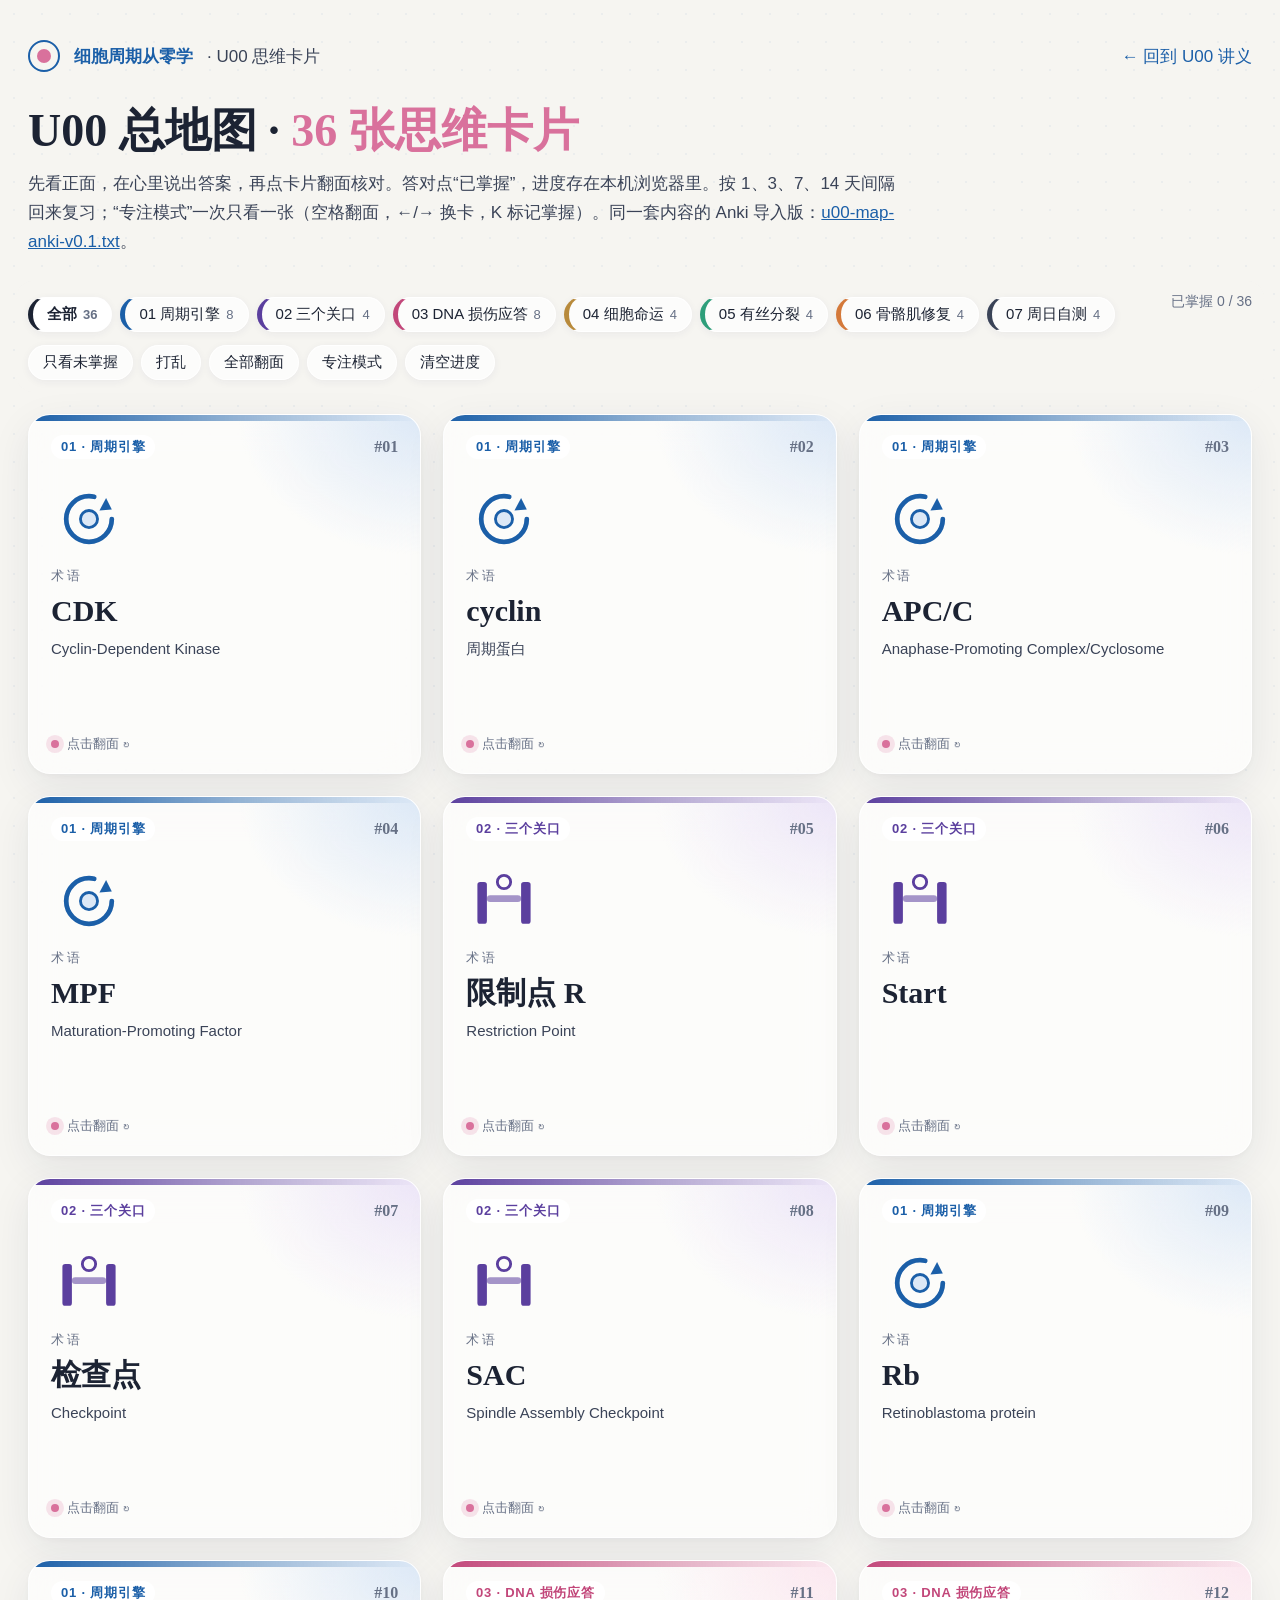
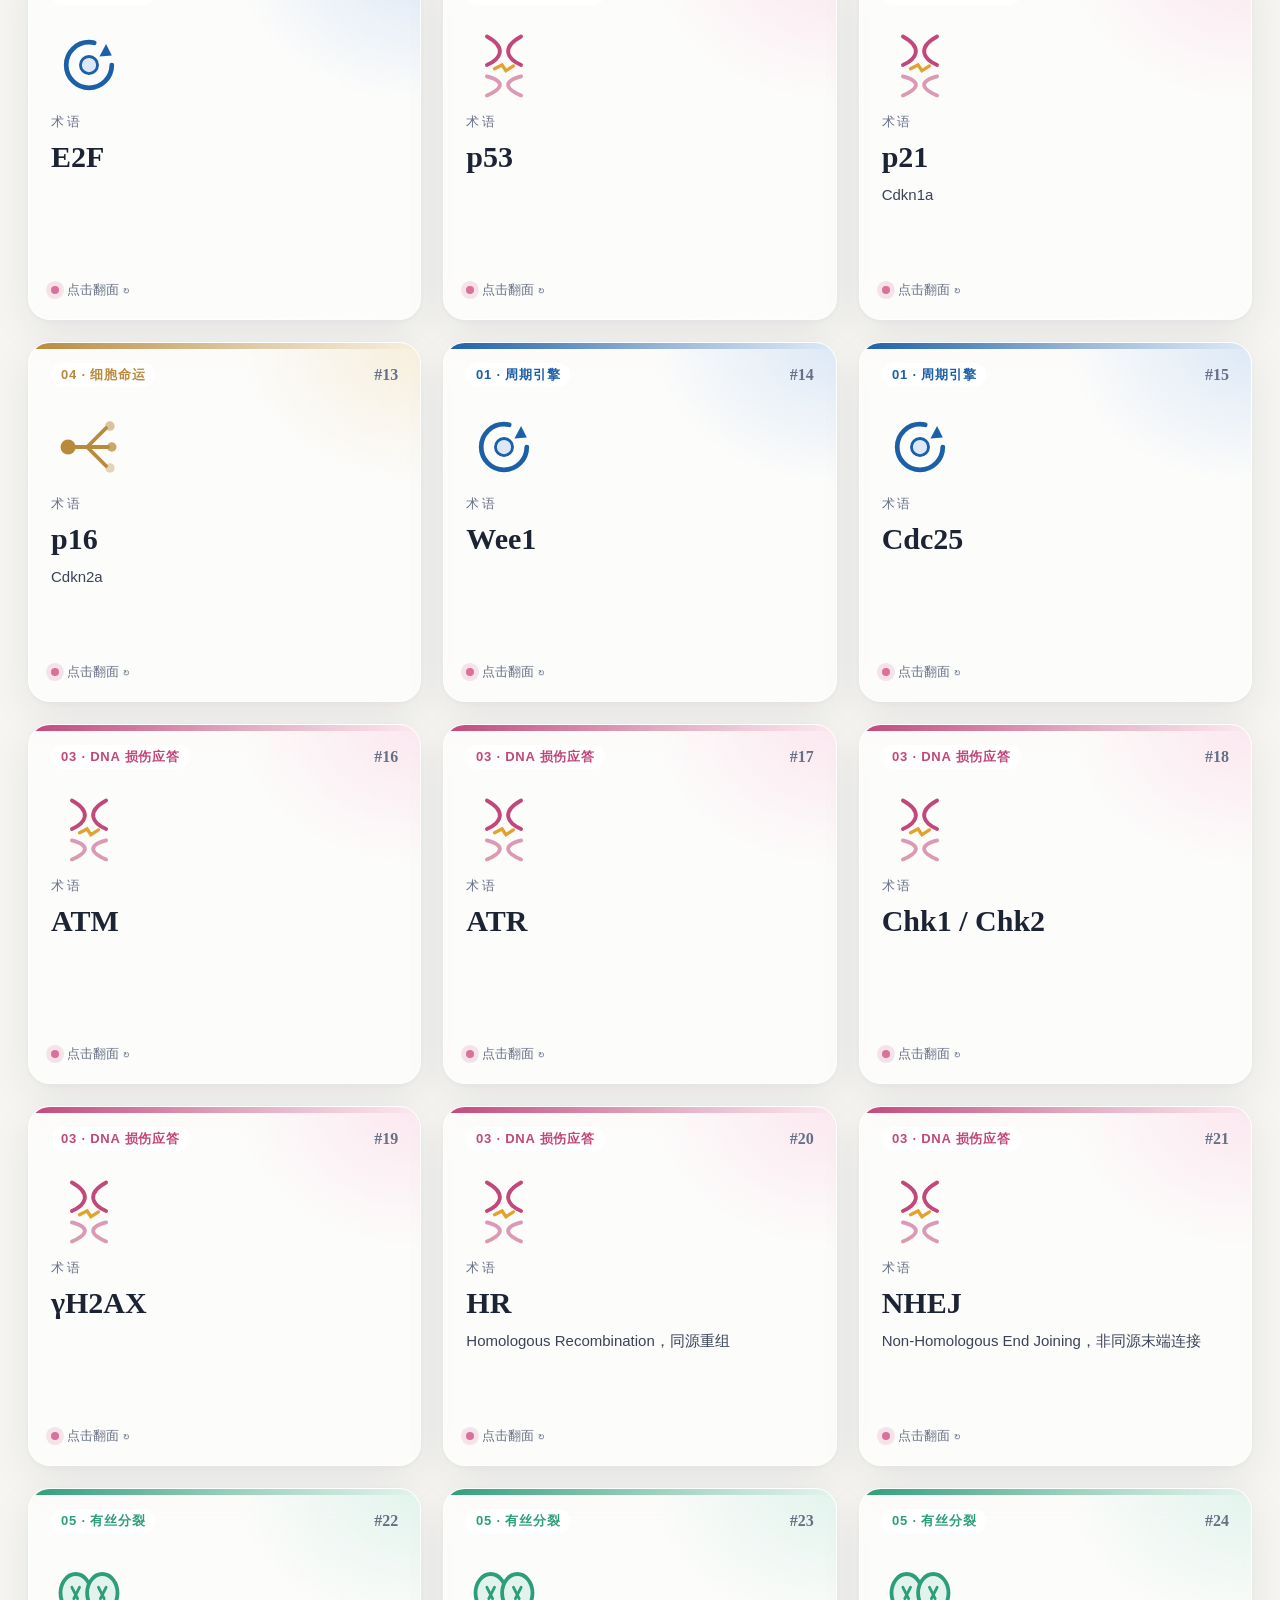
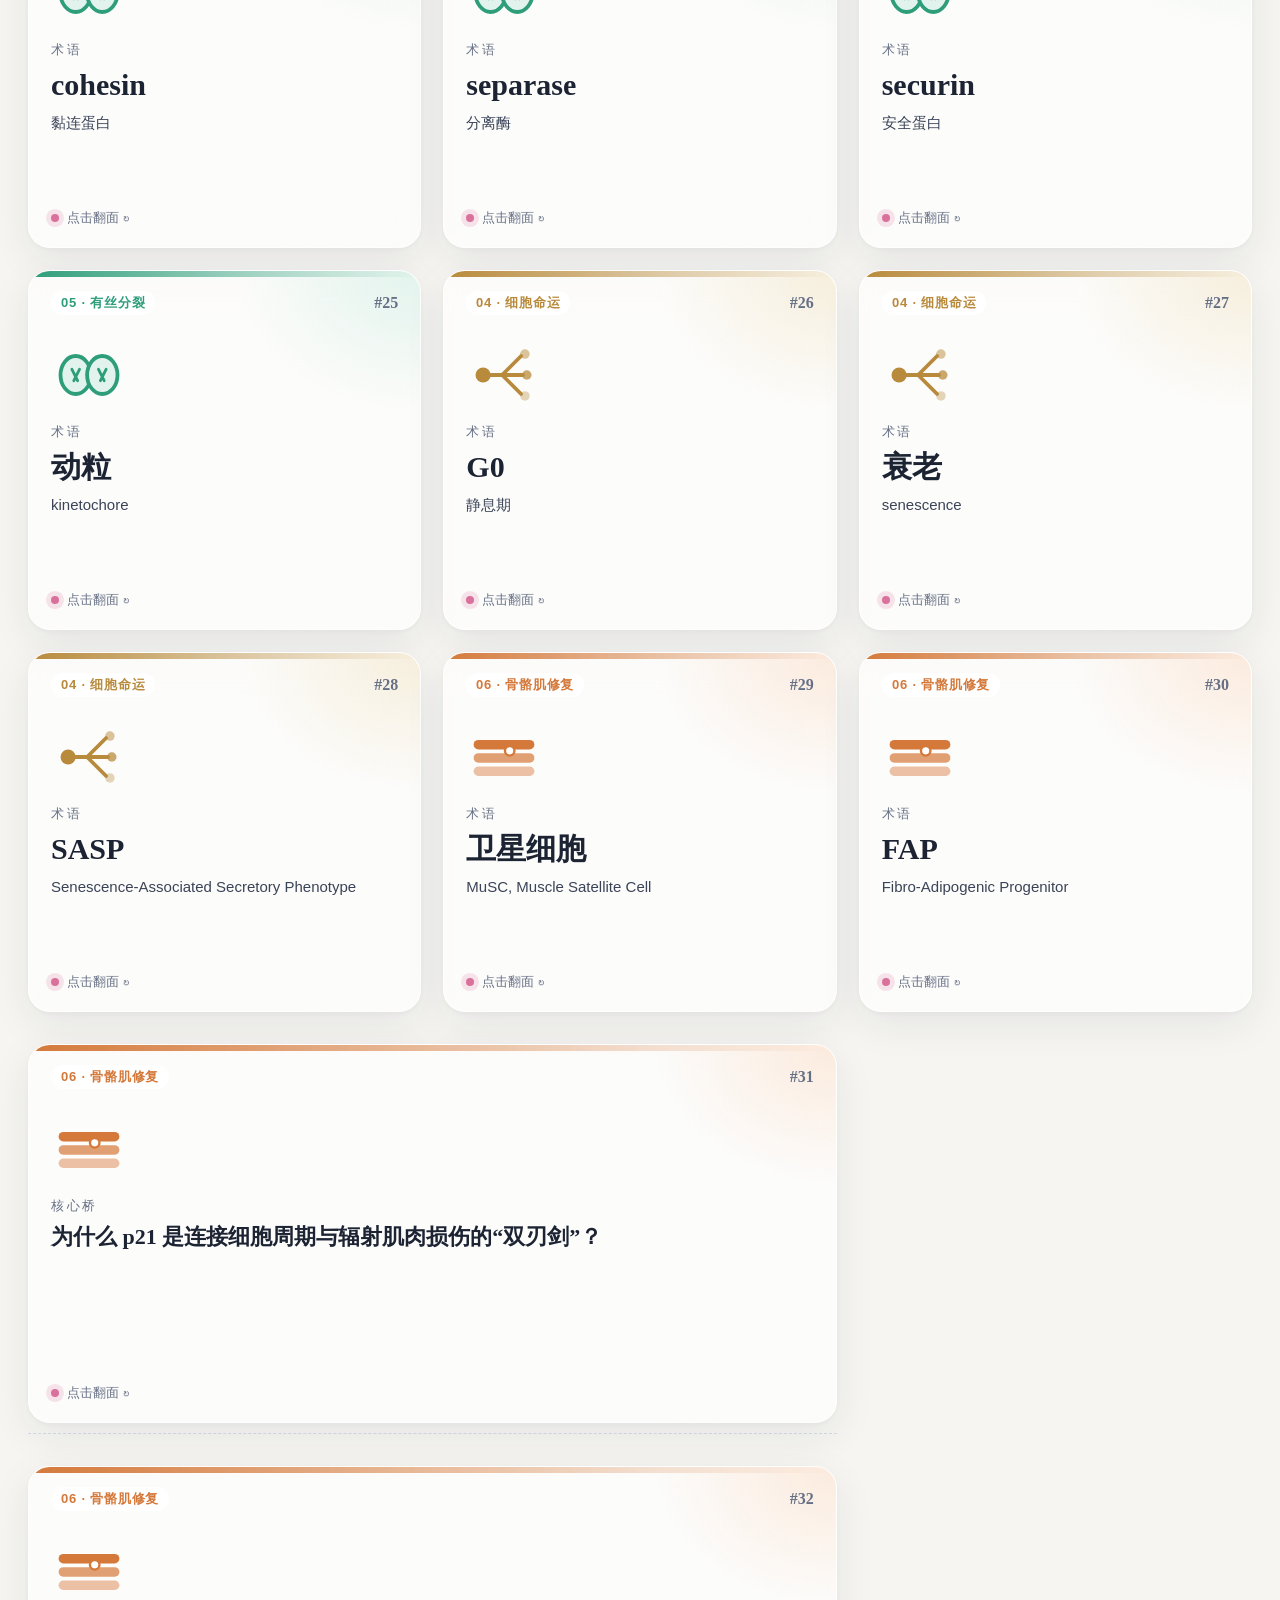
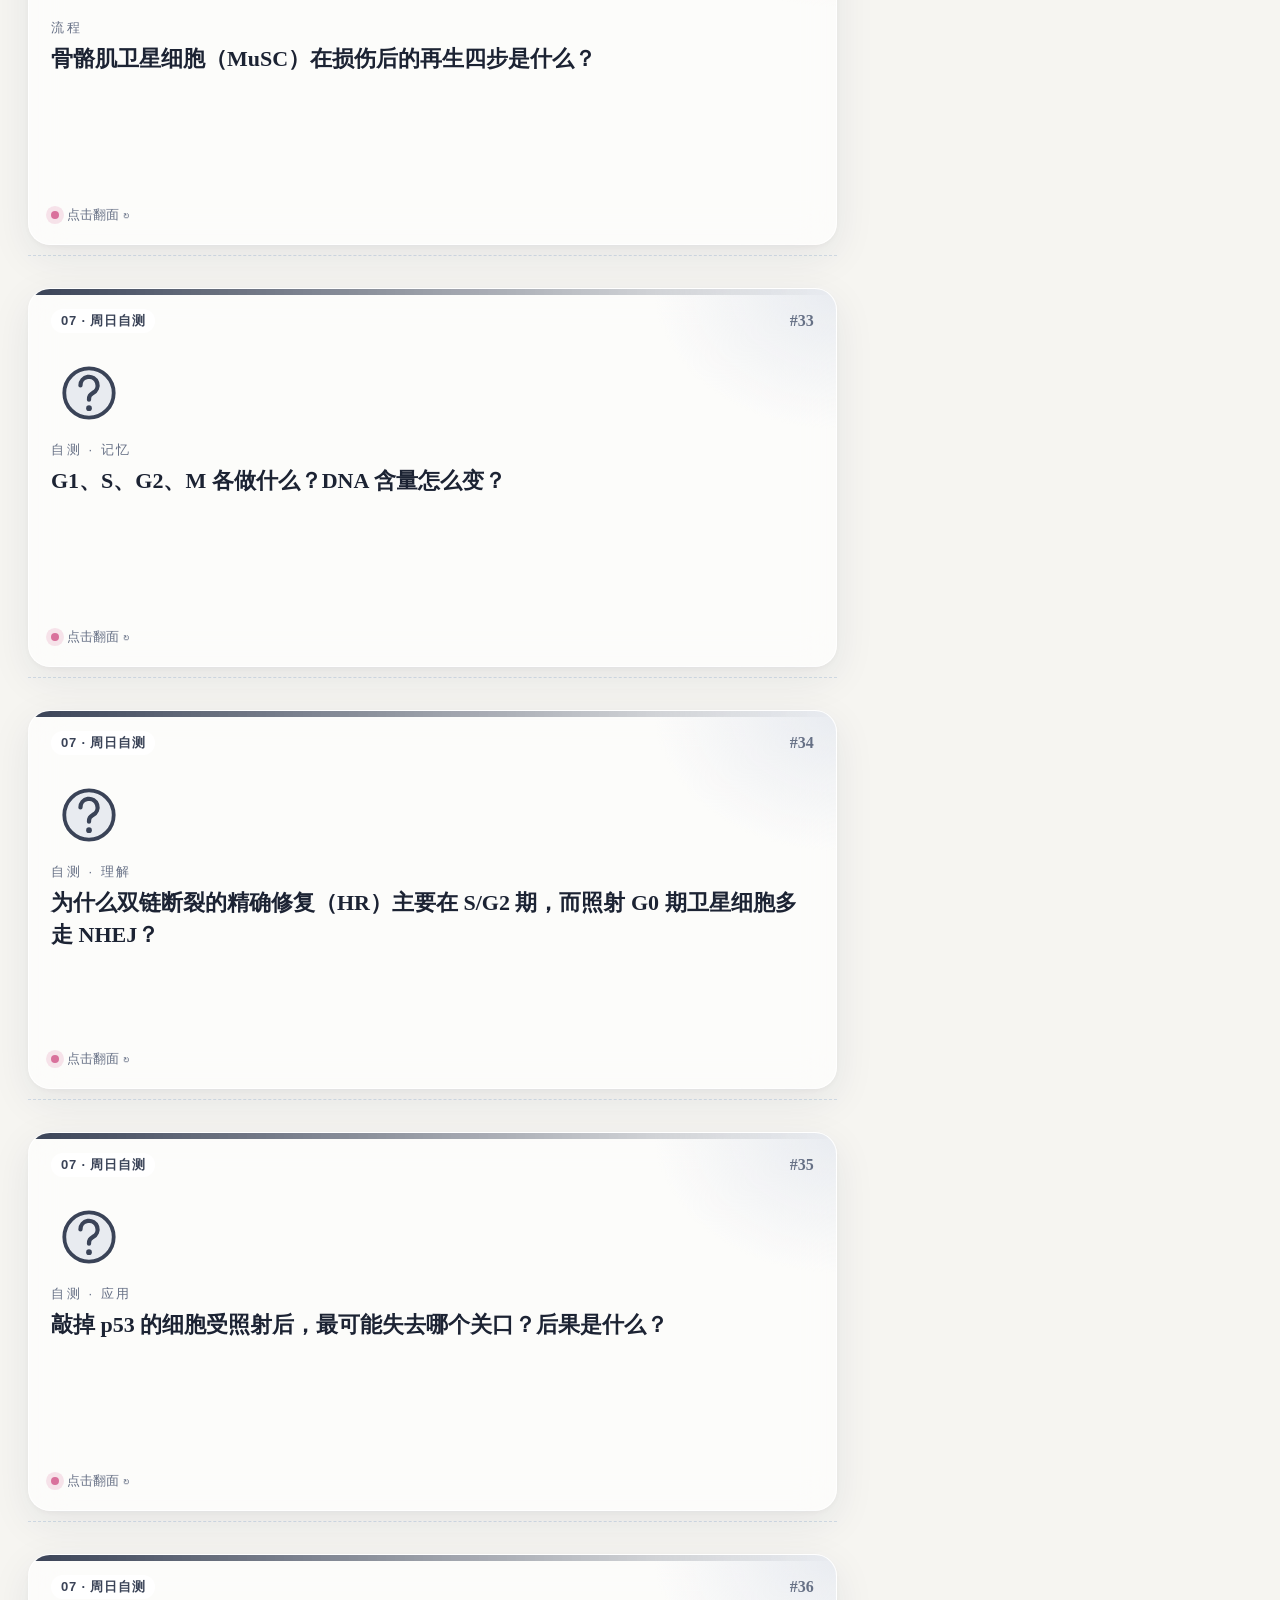
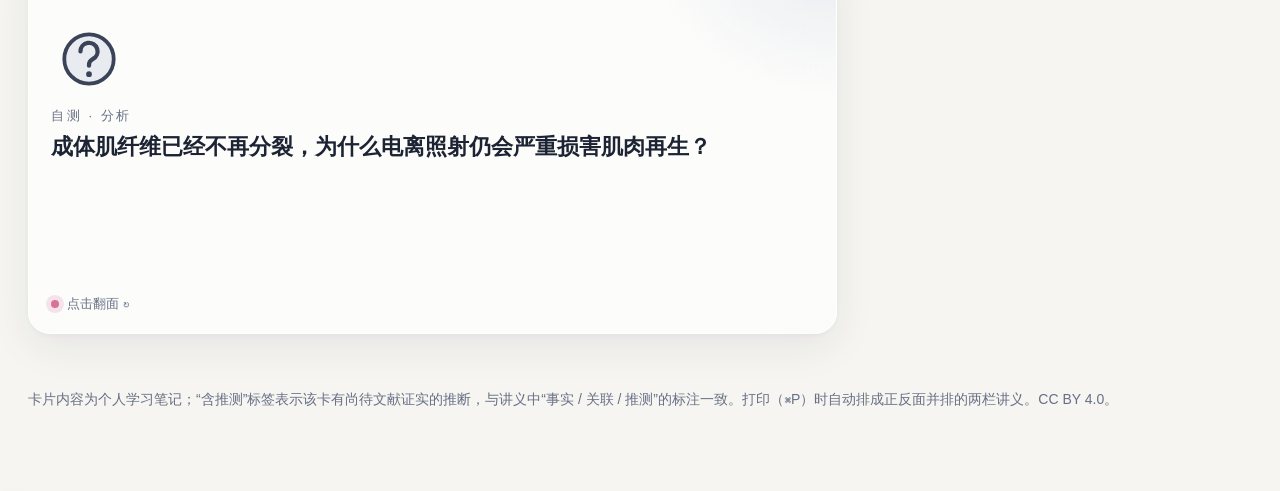
==== commit 39c1508b: "cards: widen Q&A cards, fix clipping" ====
--- a/cards/u00-cards-v0.1.html
+++ b/cards/u00-cards-v0.1.html
@@ -17,8 +17,9 @@
 .bar .f{border-left:5px solid var(--c)}.bar .f i{font-style:normal;margin-left:6px;color:var(--mute);font-size:13px}
 .bar .f.on{background:var(--l);color:var(--c);font-weight:700}
 .bar .sp{flex:1}.bar .act.on{background:var(--ink);color:#fff}
-#prog{font-size:14px;color:var(--mute);font-variant-numeric:tabular-nums}
+#prog{white-space:nowrap;font-size:14px;color:var(--mute);font-variant-numeric:tabular-nums}
 .grid{display:grid;grid-template-columns:repeat(auto-fill,minmax(290px,1fr));gap:22px}
+.fc.q{grid-column:span 2;height:400px}
 .fc{height:360px;perspective:1400px;cursor:pointer;outline:none}
 .fc .in{position:relative;width:100%;height:100%;transition:transform .7s cubic-bezier(.2,.8,.2,1);transform-style:preserve-3d}
 .fc.flip .in{transform:rotateY(180deg)}
@@ -36,10 +37,10 @@
 .q .main{font-size:22px;line-height:1.45}
 .sub{margin-top:8px;font-size:15px;line-height:1.5;color:var(--ink2)}
 .hint{margin-top:auto;font-size:13px;color:var(--mute)}
-.ans{margin-top:14px;font-size:16.5px;line-height:1.75;color:var(--ink);overflow:auto}
+.ans{flex:1 1 auto;min-height:0;margin-top:14px;font-size:16.5px;line-height:1.75;color:var(--ink);overflow:auto}
 .ans b{color:var(--c)}.q .ans{font-size:15px;line-height:1.7}
 .spec{font-size:12px;font-weight:700;color:#9A5B12;background:#FCEFD9;padding:2px 8px;border-radius:12px}
-.bot{margin-top:auto;padding-top:10px;display:flex;justify-content:space-between;align-items:center}
+.bot{flex-shrink:0;margin-top:auto;padding-top:10px;display:flex;justify-content:space-between;align-items:center}
 .ok{font-size:14px;padding:5px 12px;border-radius:20px;background:#fff;border:1px solid var(--line)}
 .fc.done .ok{background:var(--ok);color:#fff}
 .fc.done .front::after{content:"✓ 已掌握";position:absolute;right:18px;bottom:16px;font-size:13px;font-weight:700;color:var(--ok)}
@@ -52,7 +53,9 @@
 #focus .nav{display:flex;gap:12px;align-items:center;font-size:15px;color:var(--ink2)}
 #focus .nav button{padding:8px 16px;border-radius:30px;background:#fff;border:1px solid var(--line)}
 .foot{margin-top:44px;font-size:14px;color:var(--mute);line-height:1.7}
+@media(max-width:680px){.fc.q{grid-column:auto;height:460px}}
 @media print{
+ .fc.q{grid-column:auto}
  .bar,#focus,.topbar,.hint,.ok{display:none!important}html,body{background:#fff}body::before{display:none}
  .grid{grid-template-columns:1fr 1fr;gap:10px}.fc{height:auto;break-inside:avoid;perspective:none}
  .fc .in{transform:none!important;display:grid;grid-template-columns:1fr 1.5fr}
@@ -313,7 +316,7 @@
 <div class="ic"><svg viewBox="0 0 80 80" aria-hidden="true"><rect x="8" y="22" width="64" height="10" rx="5" fill="#D4793A"/><rect x="8" y="36" width="64" height="10" rx="5" fill="#D4793A" opacity=".7"/><rect x="8" y="50" width="64" height="10" rx="5" fill="#D4793A" opacity=".45"/><circle cx="46" cy="33.5" r="5" fill="#fff" stroke="#D4793A" stroke-width="2.5"/></svg></div>
 <div class="kind">核心桥</div><div class="main">为什么 p21 是连接细胞周期与辐射肌肉损伤的“双刃剑”？</div>
 <div class="hint">点击翻面 ↻</div></div>
-<div class="face back"><div class="top"><span class="chip">为什么 p21 是连接细胞周期与辐射肌肉损伤</span><span class="spec">含推测</span></div>
+<div class="face back"><div class="top"><span class="chip">核心桥</span><span class="spec">含推测</span></div>
 <div class="ans">1. <b>机制</b>：p21 一头连着检查点（暂停周期修 DNA），一头连着衰老（永久停滞）。<br>2. <b>生理修复</b>：卫星细胞<b>先扩增</b>够数量，<b>后踩 p21 刹车</b>退出周期并分化融合（MyoD→MyoG→MyHC）。<br>3. <b>辐射损伤（推测）</b>：卫星细胞刚从 G0 唤醒、<b>尚未扩增就被 ATM→Chk2→p53→p21 拦死</b>；修不好则转入衰老并分泌 SASP，耗竭干细胞池、阻碍再生。</div>
 <div class="bot"><button class="ok" data-act="ok">✓ 已掌握</button><span class="hint">再点翻回</span></div></div></div></div><div class="fc q" data-t="06" data-i="32" style="--c:#D4793A;--l:#FBEADD" tabindex="0">
 <div class="in"><div class="face front">
@@ -321,7 +324,7 @@
 <div class="ic"><svg viewBox="0 0 80 80" aria-hidden="true"><rect x="8" y="22" width="64" height="10" rx="5" fill="#D4793A"/><rect x="8" y="36" width="64" height="10" rx="5" fill="#D4793A" opacity=".7"/><rect x="8" y="50" width="64" height="10" rx="5" fill="#D4793A" opacity=".45"/><circle cx="46" cy="33.5" r="5" fill="#fff" stroke="#D4793A" stroke-width="2.5"/></svg></div>
 <div class="kind">流程</div><div class="main">骨骼肌卫星细胞（MuSC）在损伤后的再生四步是什么？</div>
 <div class="hint">点击翻面 ↻</div></div>
-<div class="face back"><div class="top"><span class="chip">骨骼肌卫星细胞（MuSC）在损伤后的再生四步</span></div>
+<div class="face back"><div class="top"><span class="chip">流程</span></div>
 <div class="ans">1. <b>激活</b>：离开 G0 静息期进入 G1；<br>2. <b>增殖扩增</b>：走完完整的细胞周期（G1→S→G2→M）；<br>3. <b>分化与融合</b>：退出周期，修补或形成多核肌纤维；<br>4. <b>自我更新</b>：一部分子代细胞回到 G0，补充干细胞池。</div>
 <div class="bot"><button class="ok" data-act="ok">✓ 已掌握</button><span class="hint">再点翻回</span></div></div></div></div><div class="fc q" data-t="07" data-i="33" style="--c:#3A4357;--l:#E8EBF0" tabindex="0">
 <div class="in"><div class="face front">
@@ -329,7 +332,7 @@
 <div class="ic"><svg viewBox="0 0 80 80" aria-hidden="true"><circle cx="40" cy="40" r="26" fill="#E8EBF0" stroke="#3A4357" stroke-width="4"/><path d="M31 32a9 9 0 1 1 13 8c-3 2-4 3-4 7" fill="none" stroke="#3A4357" stroke-width="4.5" stroke-linecap="round"/><circle cx="40" cy="56" r="3" fill="#3A4357"/></svg></div>
 <div class="kind">自测 · 记忆</div><div class="main">G1、S、G2、M 各做什么？DNA 含量怎么变？</div>
 <div class="hint">点击翻面 ↻</div></div>
-<div class="face back"><div class="top"><span class="chip">G1、S、G2、M 各做什么？DNA 含量怎</span></div>
+<div class="face back"><div class="top"><span class="chip">自测 · 记忆</span></div>
 <div class="ans">• <b>G1 期</b>：生长准备（2C）<br>• <b>S 期</b>：复制 DNA（2C → 4C）<br>• <b>G2 期</b>：检查和准备分裂（4C）<br>• <b>M 期</b>：有丝分裂与胞质分裂（回到 2C）</div>
 <div class="bot"><button class="ok" data-act="ok">✓ 已掌握</button><span class="hint">再点翻回</span></div></div></div></div><div class="fc q" data-t="07" data-i="34" style="--c:#3A4357;--l:#E8EBF0" tabindex="0">
 <div class="in"><div class="face front">
@@ -337,7 +340,7 @@
 <div class="ic"><svg viewBox="0 0 80 80" aria-hidden="true"><circle cx="40" cy="40" r="26" fill="#E8EBF0" stroke="#3A4357" stroke-width="4"/><path d="M31 32a9 9 0 1 1 13 8c-3 2-4 3-4 7" fill="none" stroke="#3A4357" stroke-width="4.5" stroke-linecap="round"/><circle cx="40" cy="56" r="3" fill="#3A4357"/></svg></div>
 <div class="kind">自测 · 理解</div><div class="main">为什么双链断裂的精确修复（HR）主要在 S/G2 期，而照射 G0 期卫星细胞多走 NHEJ？</div>
 <div class="hint">点击翻面 ↻</div></div>
-<div class="face back"><div class="top"><span class="chip">为什么双链断裂的精确修复（HR）主要在 S/</span></div>
+<div class="face back"><div class="top"><span class="chip">自测 · 理解</span></div>
 <div class="ans"><b>HR 需要姐妹染色单体作为模板</b>，DNA 复制完成（进入 S/G2 期）后才有姐妹染色单体；而 G0/G1 期细胞（2C）没有姐妹染色单体，只能依赖直接拼接、容易留错的 <b>NHEJ</b>。</div>
 <div class="bot"><button class="ok" data-act="ok">✓ 已掌握</button><span class="hint">再点翻回</span></div></div></div></div><div class="fc q" data-t="07" data-i="35" style="--c:#3A4357;--l:#E8EBF0" tabindex="0">
 <div class="in"><div class="face front">
@@ -345,7 +348,7 @@
 <div class="ic"><svg viewBox="0 0 80 80" aria-hidden="true"><circle cx="40" cy="40" r="26" fill="#E8EBF0" stroke="#3A4357" stroke-width="4"/><path d="M31 32a9 9 0 1 1 13 8c-3 2-4 3-4 7" fill="none" stroke="#3A4357" stroke-width="4.5" stroke-linecap="round"/><circle cx="40" cy="56" r="3" fill="#3A4357"/></svg></div>
 <div class="kind">自测 · 应用</div><div class="main">敲掉 p53 的细胞受照射后，最可能失去哪个关口？后果是什么？</div>
 <div class="hint">点击翻面 ↻</div></div>
-<div class="face back"><div class="top"><span class="chip">敲掉 p53 的细胞受照射后，最可能失去哪个</span></div>
+<div class="face back"><div class="top"><span class="chip">自测 · 应用</span></div>
 <div class="ans">最可能失去 <b>G1/S 关口停顿（p53 → p21 通路）</b>；细胞更容易带着未修好的 DNA 进入 S 期甚至硬闯 M 期，发生复制崩溃或有丝分裂灾难。</div>
 <div class="bot"><button class="ok" data-act="ok">✓ 已掌握</button><span class="hint">再点翻回</span></div></div></div></div><div class="fc q" data-t="07" data-i="36" style="--c:#3A4357;--l:#E8EBF0" tabindex="0">
 <div class="in"><div class="face front">
@@ -353,7 +356,7 @@
 <div class="ic"><svg viewBox="0 0 80 80" aria-hidden="true"><circle cx="40" cy="40" r="26" fill="#E8EBF0" stroke="#3A4357" stroke-width="4"/><path d="M31 32a9 9 0 1 1 13 8c-3 2-4 3-4 7" fill="none" stroke="#3A4357" stroke-width="4.5" stroke-linecap="round"/><circle cx="40" cy="56" r="3" fill="#3A4357"/></svg></div>
 <div class="kind">自测 · 分析</div><div class="main">成体肌纤维已经不再分裂，为什么电离照射仍会严重损害肌肉再生？</div>
 <div class="hint">点击翻面 ↻</div></div>
-<div class="face back"><div class="top"><span class="chip">成体肌纤维已经不再分裂，为什么电离照射仍会严</span></div>
+<div class="face back"><div class="top"><span class="chip">自测 · 分析</span></div>
 <div class="ans">1. 肌肉再生依赖平时驻留在 G0 的<b>卫星细胞重新进入周期增殖扩增</b>，潜伏的 DNA 损伤在入周期时触发阻滞、衰老或死亡；<br>2. 肌肉内的 <b>FAP、内皮细胞、巨噬细胞</b>等单个核细胞受损或被衰老细胞的 <b>SASP</b> 改变微环境，共同导致修复失败与纤维化。</div>
 <div class="bot"><button class="ok" data-act="ok">✓ 已掌握</button><span class="hint">再点翻回</span></div></div></div></div>
 </div>
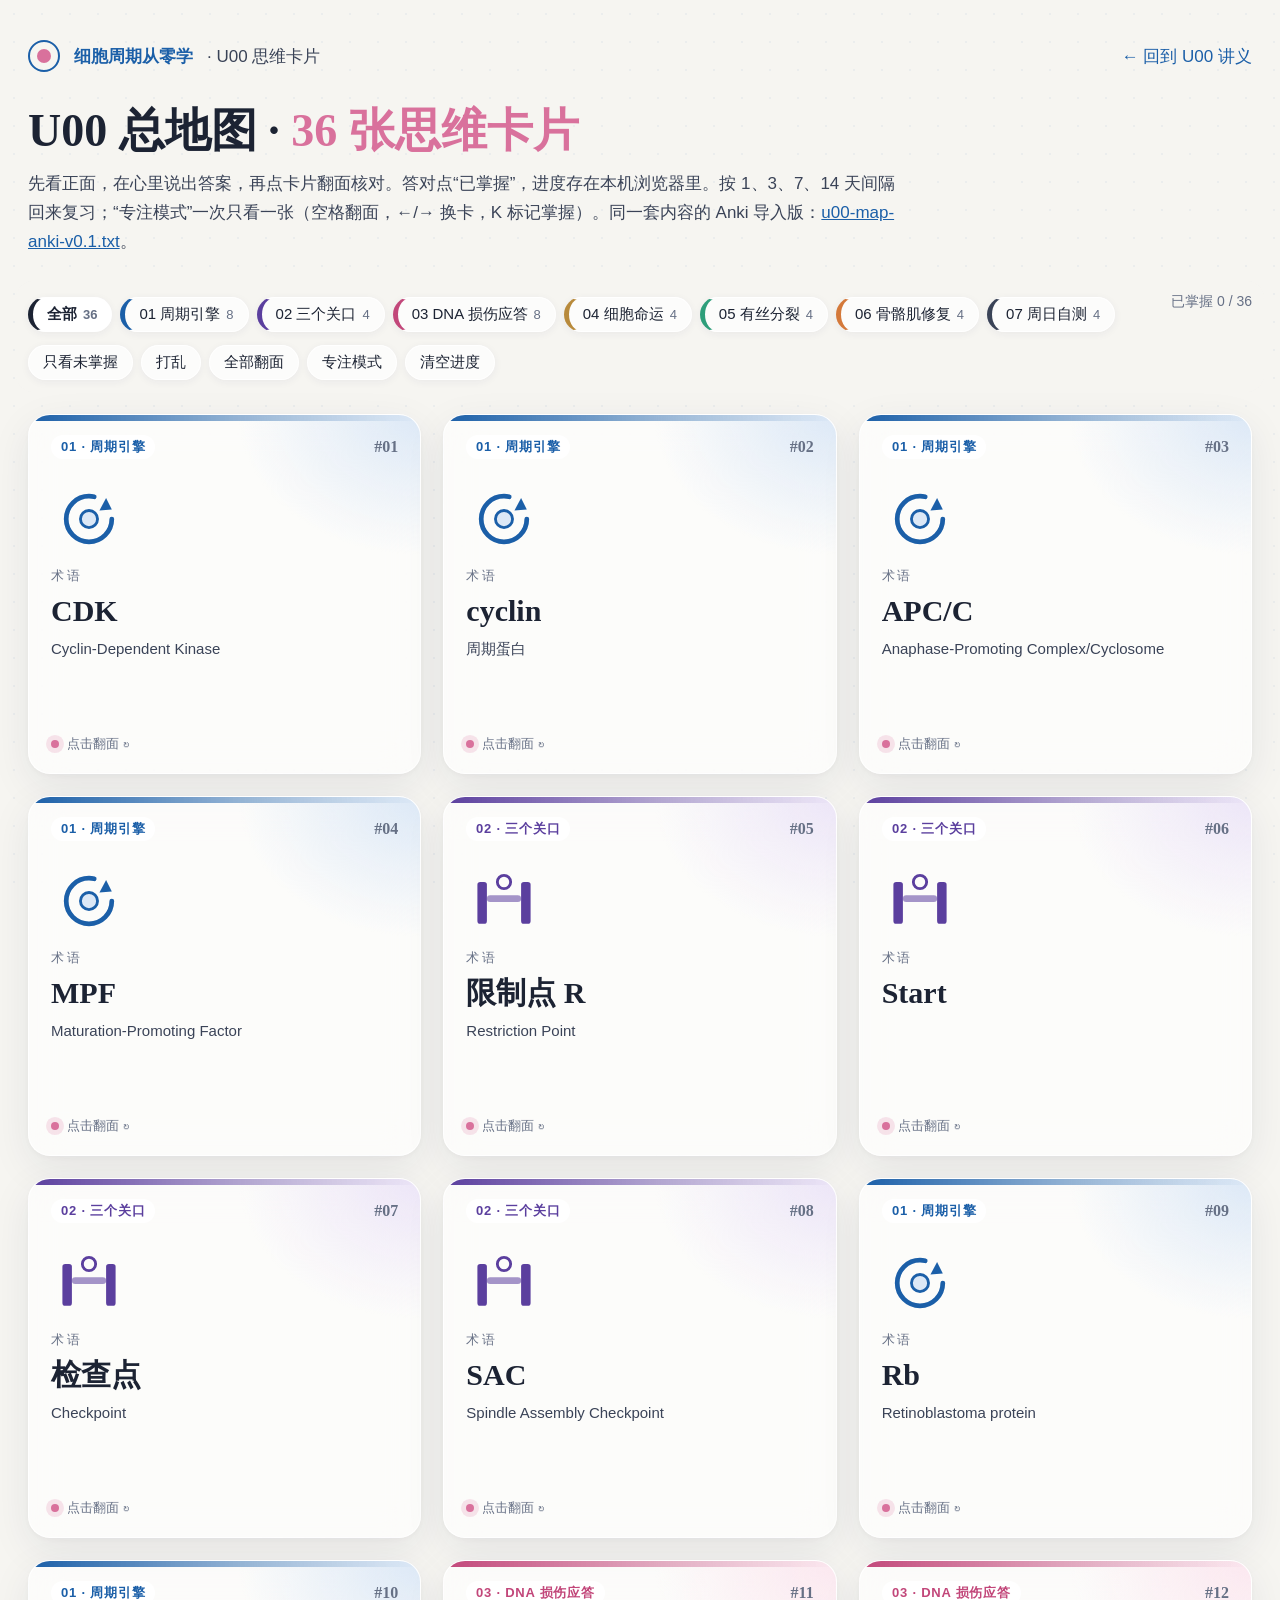
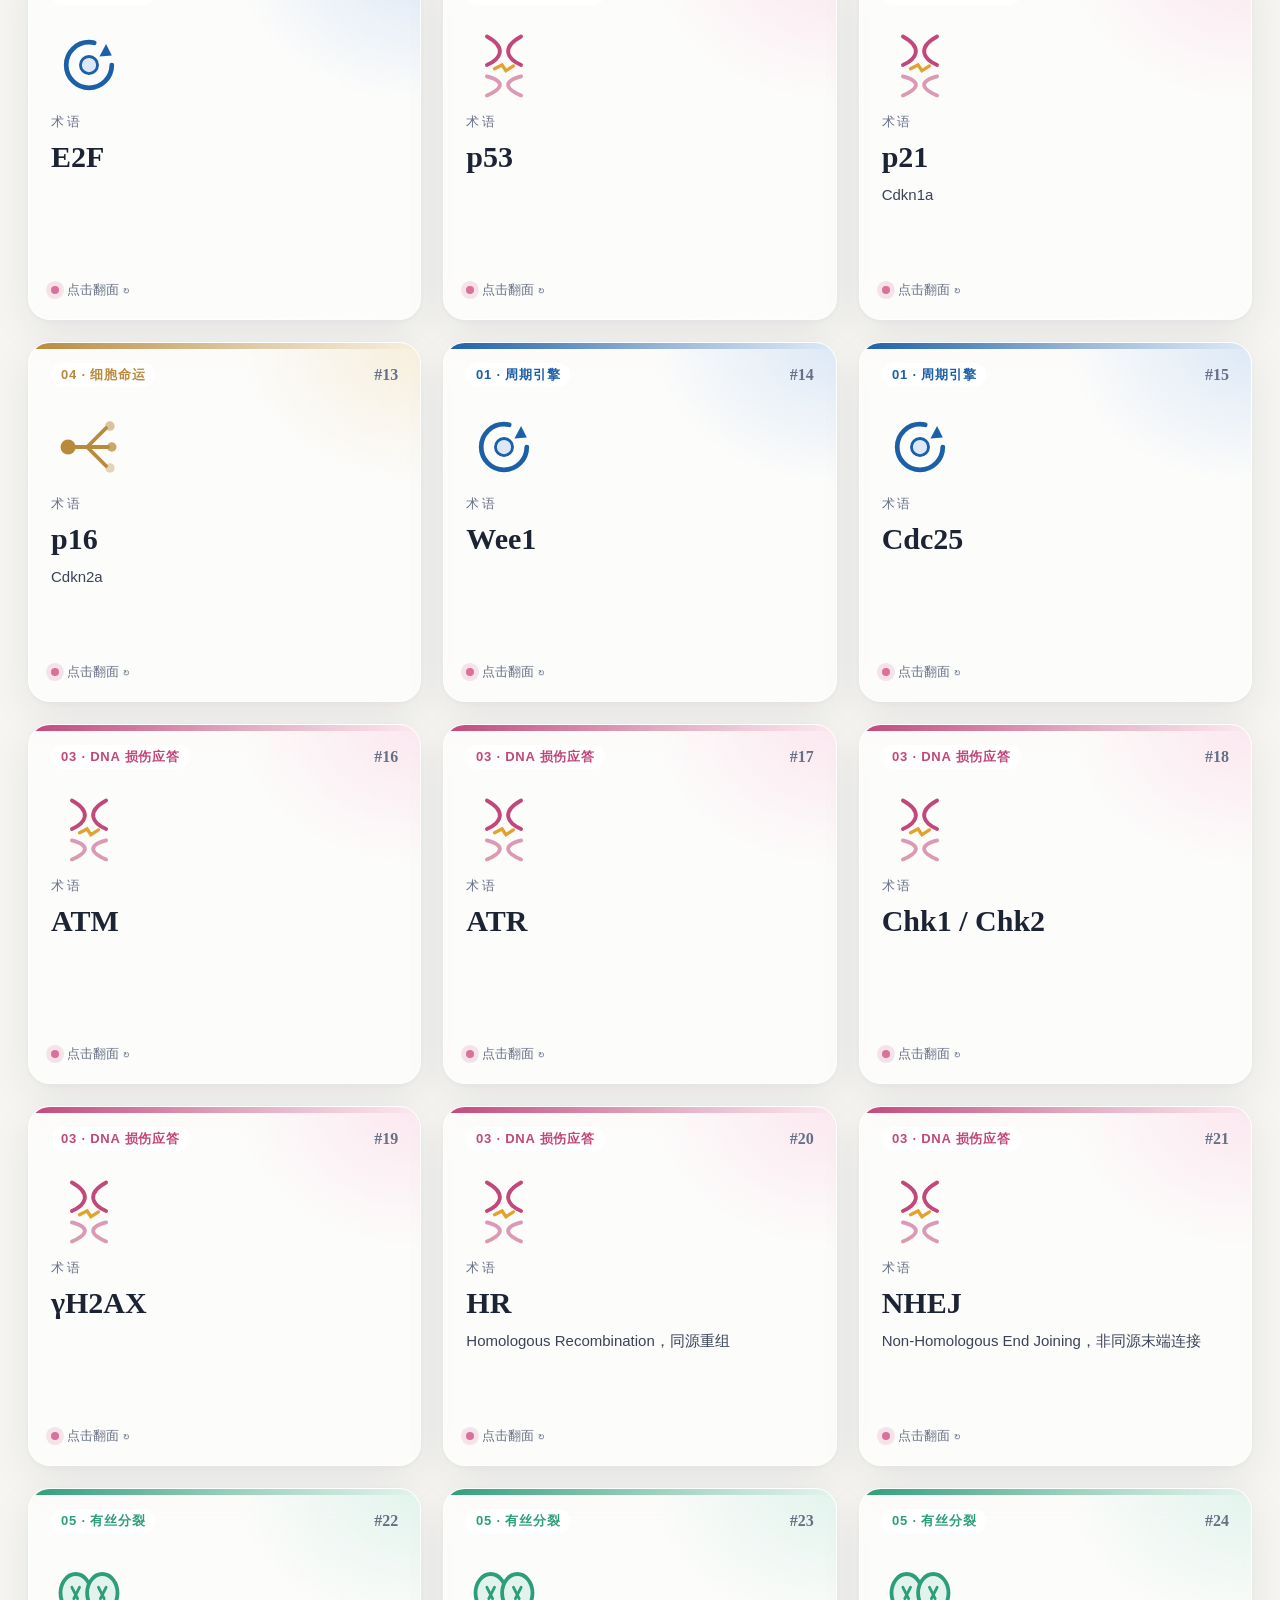
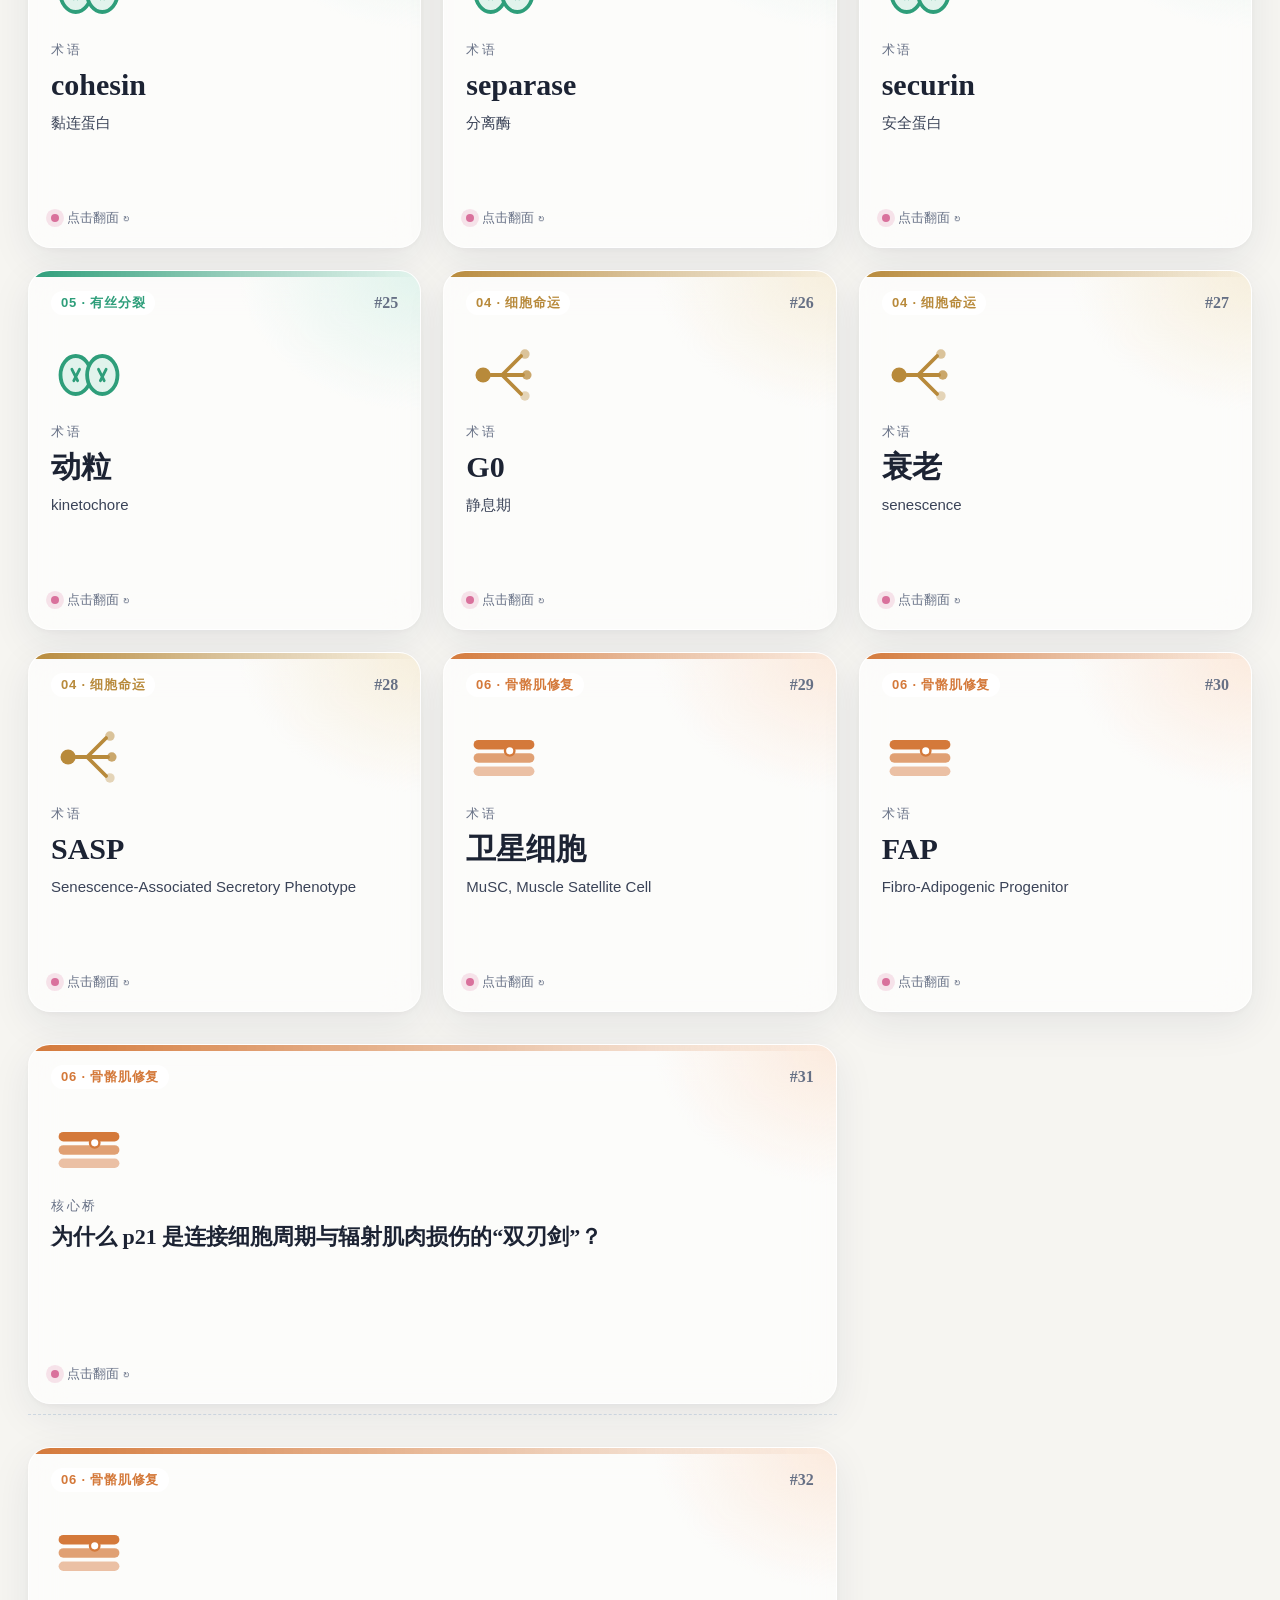
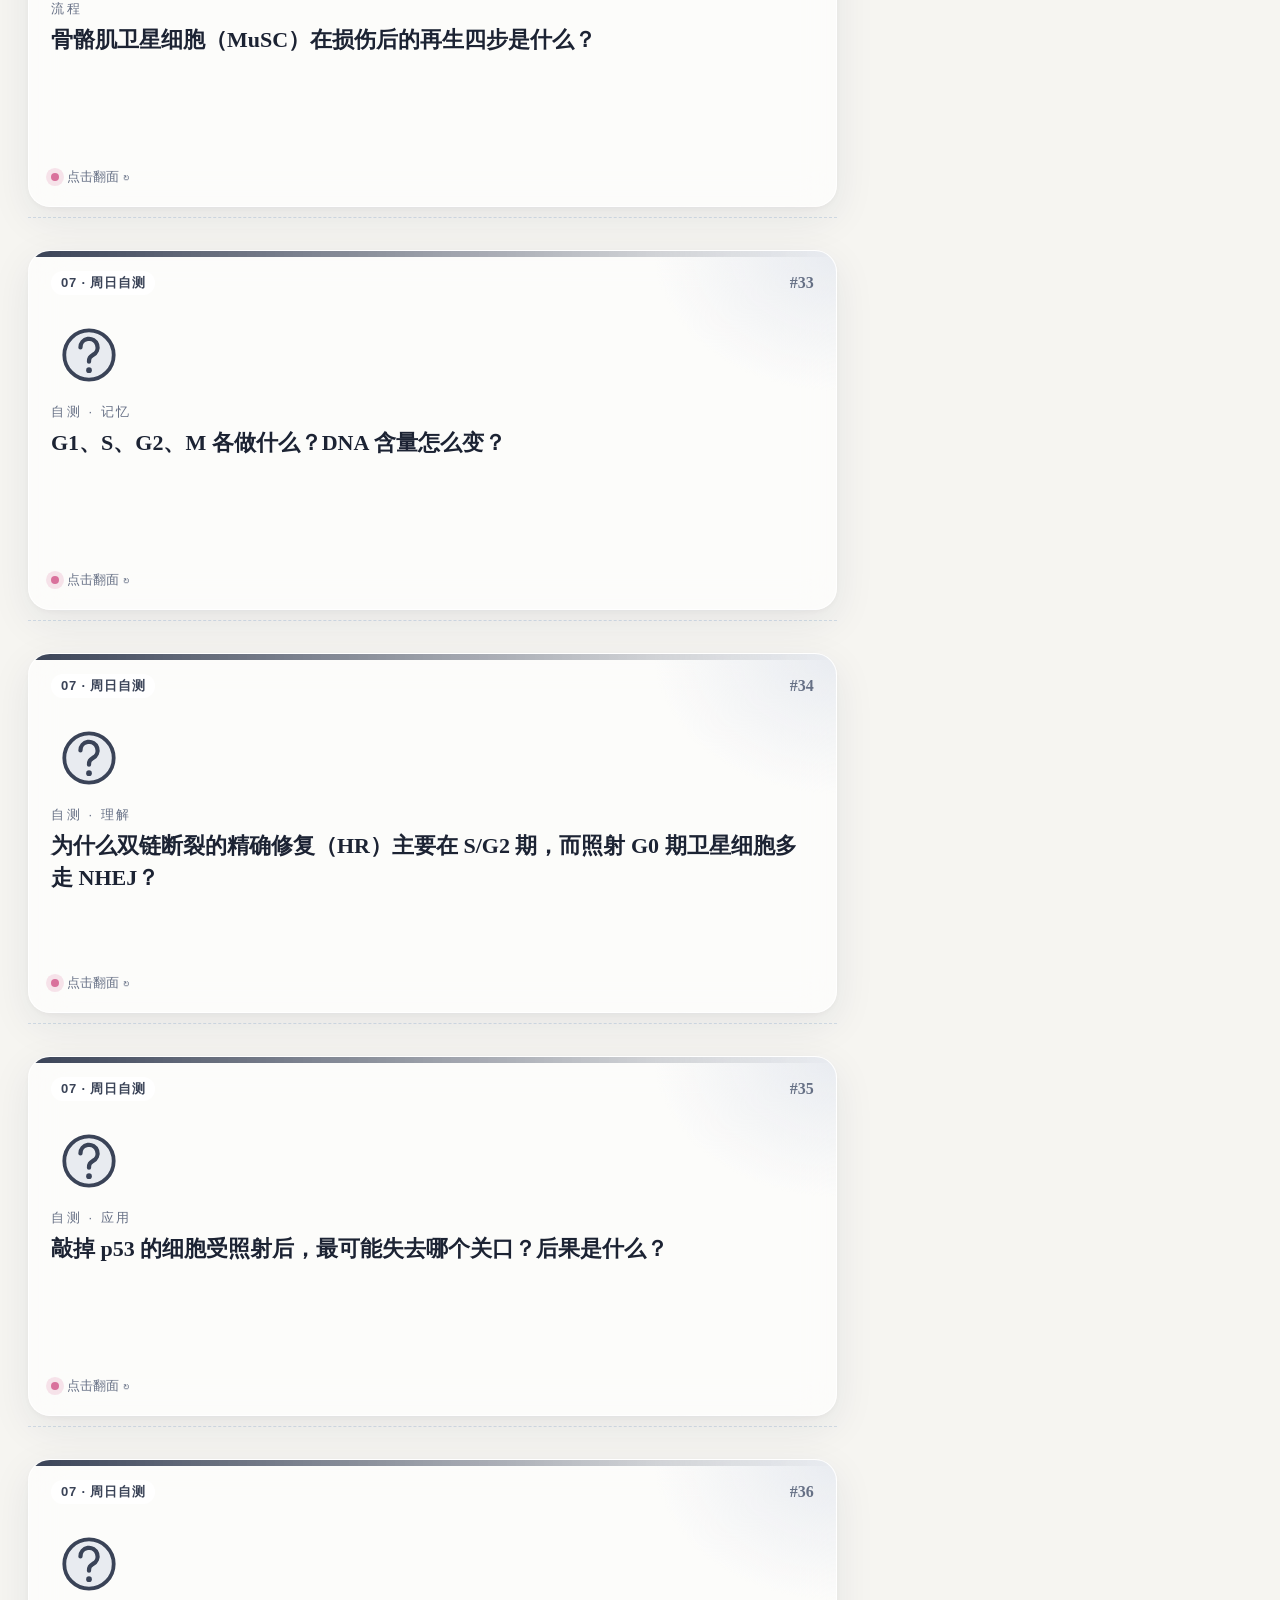
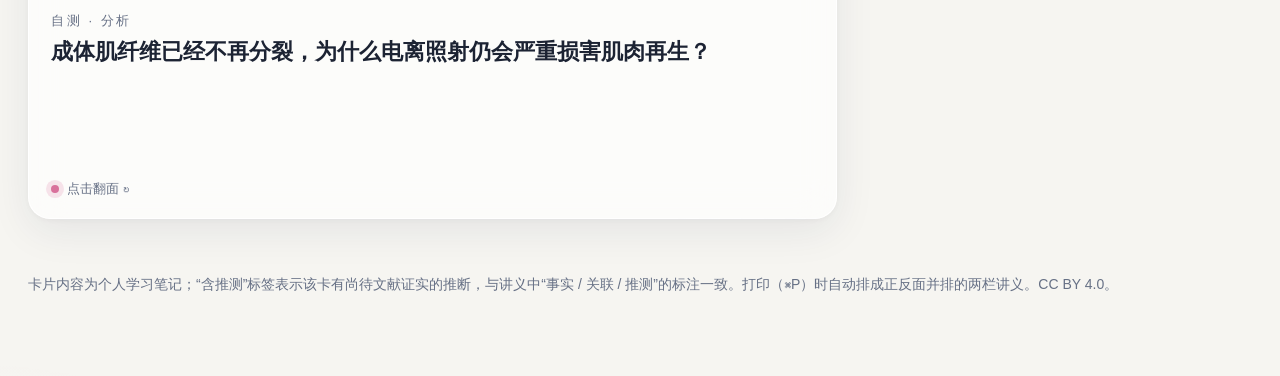
==== commit 36ed931a: "cards: auto-height faces, no clipping" ====
--- a/cards/u00-cards-v0.1.html
+++ b/cards/u00-cards-v0.1.html
@@ -17,13 +17,13 @@
 .bar .f{border-left:5px solid var(--c)}.bar .f i{font-style:normal;margin-left:6px;color:var(--mute);font-size:13px}
 .bar .f.on{background:var(--l);color:var(--c);font-weight:700}
 .bar .sp{flex:1}.bar .act.on{background:var(--ink);color:#fff}
-#prog{white-space:nowrap;font-size:14px;color:var(--mute);font-variant-numeric:tabular-nums}
+#prog{flex-shrink:0;min-width:max-content;white-space:nowrap;font-size:14px;color:var(--mute);font-variant-numeric:tabular-nums}
 .grid{display:grid;grid-template-columns:repeat(auto-fill,minmax(290px,1fr));gap:22px}
-.fc.q{grid-column:span 2;height:400px}
-.fc{height:360px;perspective:1400px;cursor:pointer;outline:none}
-.fc .in{position:relative;width:100%;height:100%;transition:transform .7s cubic-bezier(.2,.8,.2,1);transform-style:preserve-3d}
+.fc.q{grid-column:span 2}
+.fc{min-height:360px;perspective:1400px;cursor:pointer;outline:none}
+.fc .in{position:relative;display:grid;width:100%;min-height:360px;transition:transform .7s cubic-bezier(.2,.8,.2,1);transform-style:preserve-3d}
 .fc.flip .in{transform:rotateY(180deg)}
-.face{position:absolute;inset:0;border-radius:22px;padding:20px 22px;backface-visibility:hidden;-webkit-backface-visibility:hidden;display:flex;flex-direction:column;
+.face{grid-area:1/1;position:relative;min-height:360px;border-radius:22px;padding:20px 22px;backface-visibility:hidden;-webkit-backface-visibility:hidden;display:flex;flex-direction:column;
 background:var(--glass);backdrop-filter:blur(18px);border:1px solid var(--glassb);box-shadow:var(--sh);overflow:hidden}
 .face::before{content:"";position:absolute;left:0;top:0;right:0;height:6px;background:linear-gradient(90deg,var(--c),transparent)}
 .front{background:radial-gradient(260px 200px at 100% 0%,var(--l),transparent 70%),var(--glass)}
@@ -37,7 +37,7 @@
 .q .main{font-size:22px;line-height:1.45}
 .sub{margin-top:8px;font-size:15px;line-height:1.5;color:var(--ink2)}
 .hint{margin-top:auto;font-size:13px;color:var(--mute)}
-.ans{flex:1 1 auto;min-height:0;margin-top:14px;font-size:16.5px;line-height:1.75;color:var(--ink);overflow:auto}
+.ans{margin-top:14px;font-size:16.5px;line-height:1.75;color:var(--ink);overflow:auto}
 .ans b{color:var(--c)}.q .ans{font-size:15px;line-height:1.7}
 .spec{font-size:12px;font-weight:700;color:#9A5B12;background:#FCEFD9;padding:2px 8px;border-radius:12px}
 .bot{flex-shrink:0;margin-top:auto;padding-top:10px;display:flex;justify-content:space-between;align-items:center}
@@ -47,13 +47,13 @@
 .hide{display:none}
 /* 专注模式 */
 #focus{position:fixed;inset:0;z-index:50;background:rgba(233,236,241,.94);backdrop-filter:blur(8px);display:none;align-items:center;justify-content:center;flex-direction:column;gap:18px}
-#focus.on{display:flex}#focus .slot .fc{width:min(560px,90vw);height:min(640px,72vh)}
+#focus.on{display:flex}#focus .slot .fc{width:min(620px,92vw);max-height:84vh;overflow:auto}#focus .slot .fc .in,#focus .slot .face{min-height:min(560px,70vh)}
 #focus .slot .main{font-size:42px}#focus .slot .q .main{font-size:30px}#focus .slot .ans{font-size:21px}#focus .slot .q .ans{font-size:19px}
 #focus .slot .ic{width:110px;height:110px}
 #focus .nav{display:flex;gap:12px;align-items:center;font-size:15px;color:var(--ink2)}
 #focus .nav button{padding:8px 16px;border-radius:30px;background:#fff;border:1px solid var(--line)}
 .foot{margin-top:44px;font-size:14px;color:var(--mute);line-height:1.7}
-@media(max-width:680px){.fc.q{grid-column:auto;height:460px}}
+@media(max-width:680px){.fc.q{grid-column:auto}}
 @media print{
  .fc.q{grid-column:auto}
  .bar,#focus,.topbar,.hint,.ok{display:none!important}html,body{background:#fff}body::before{display:none}
